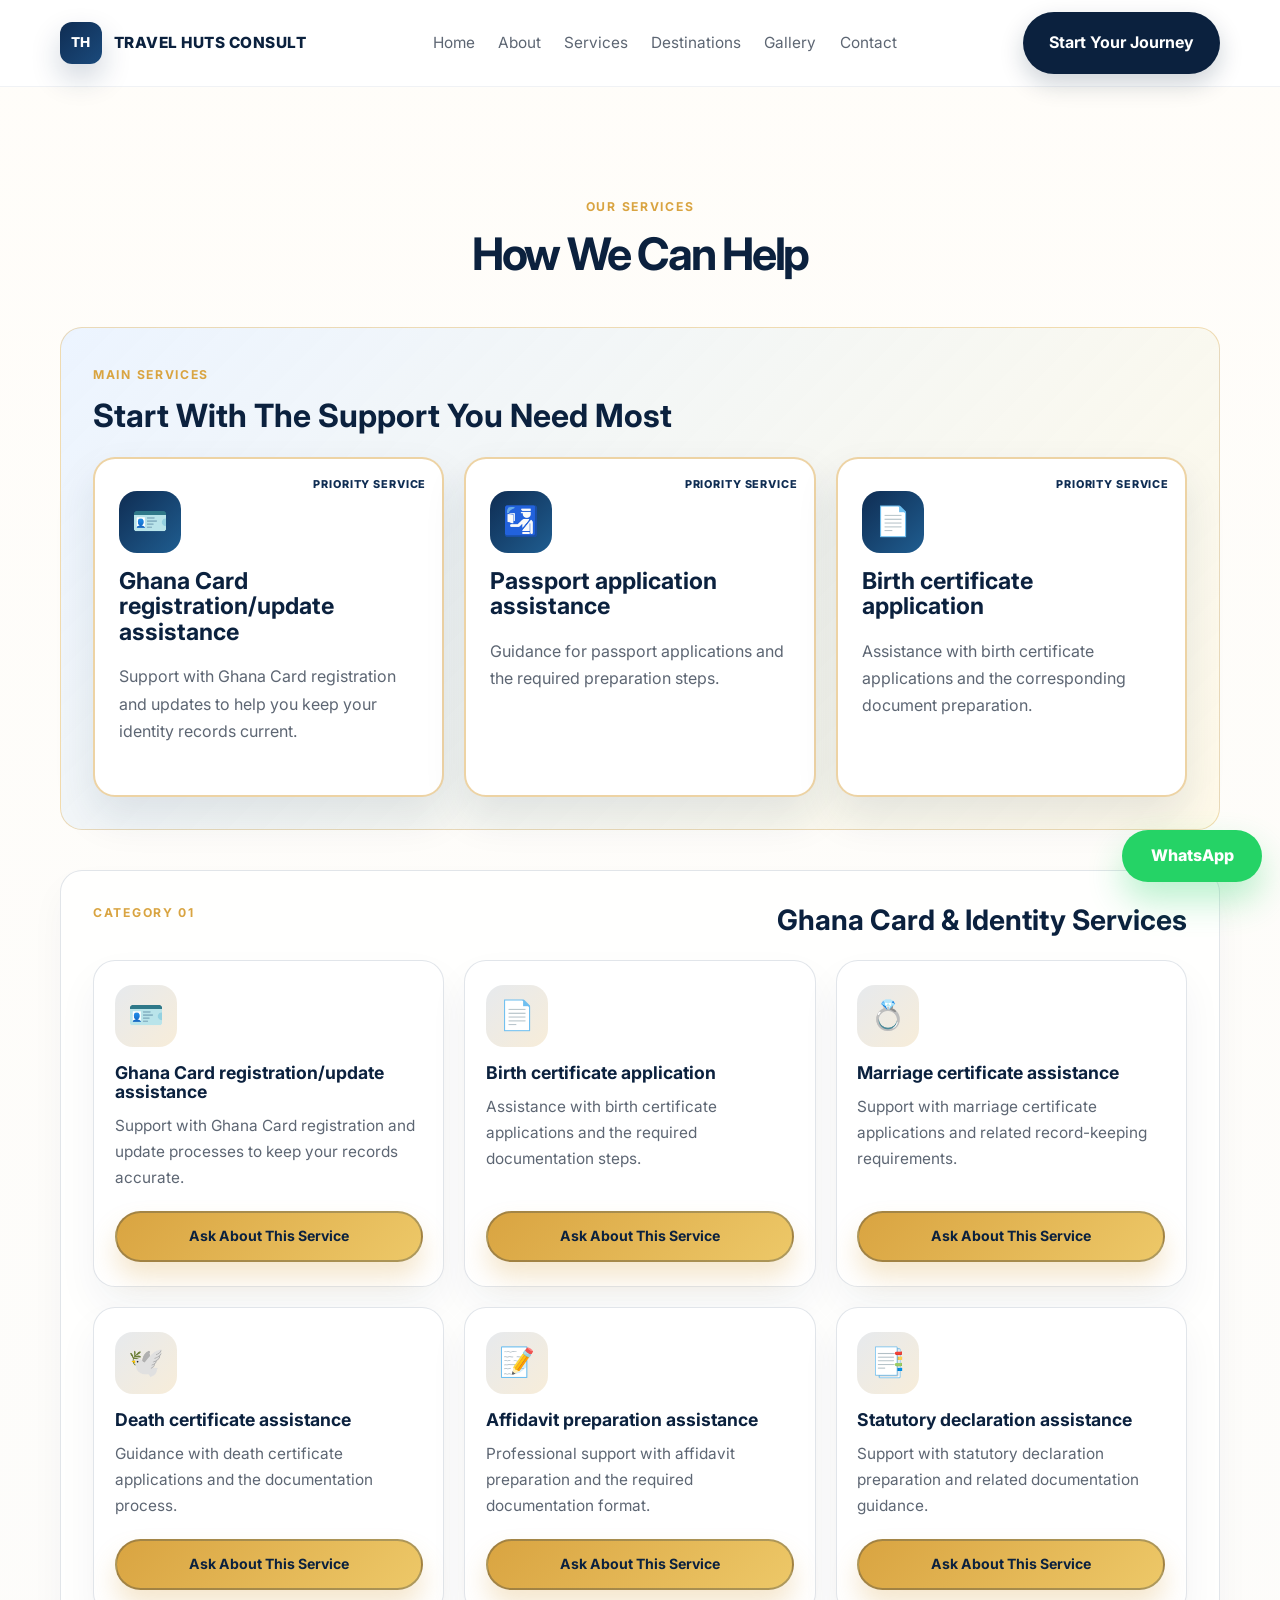
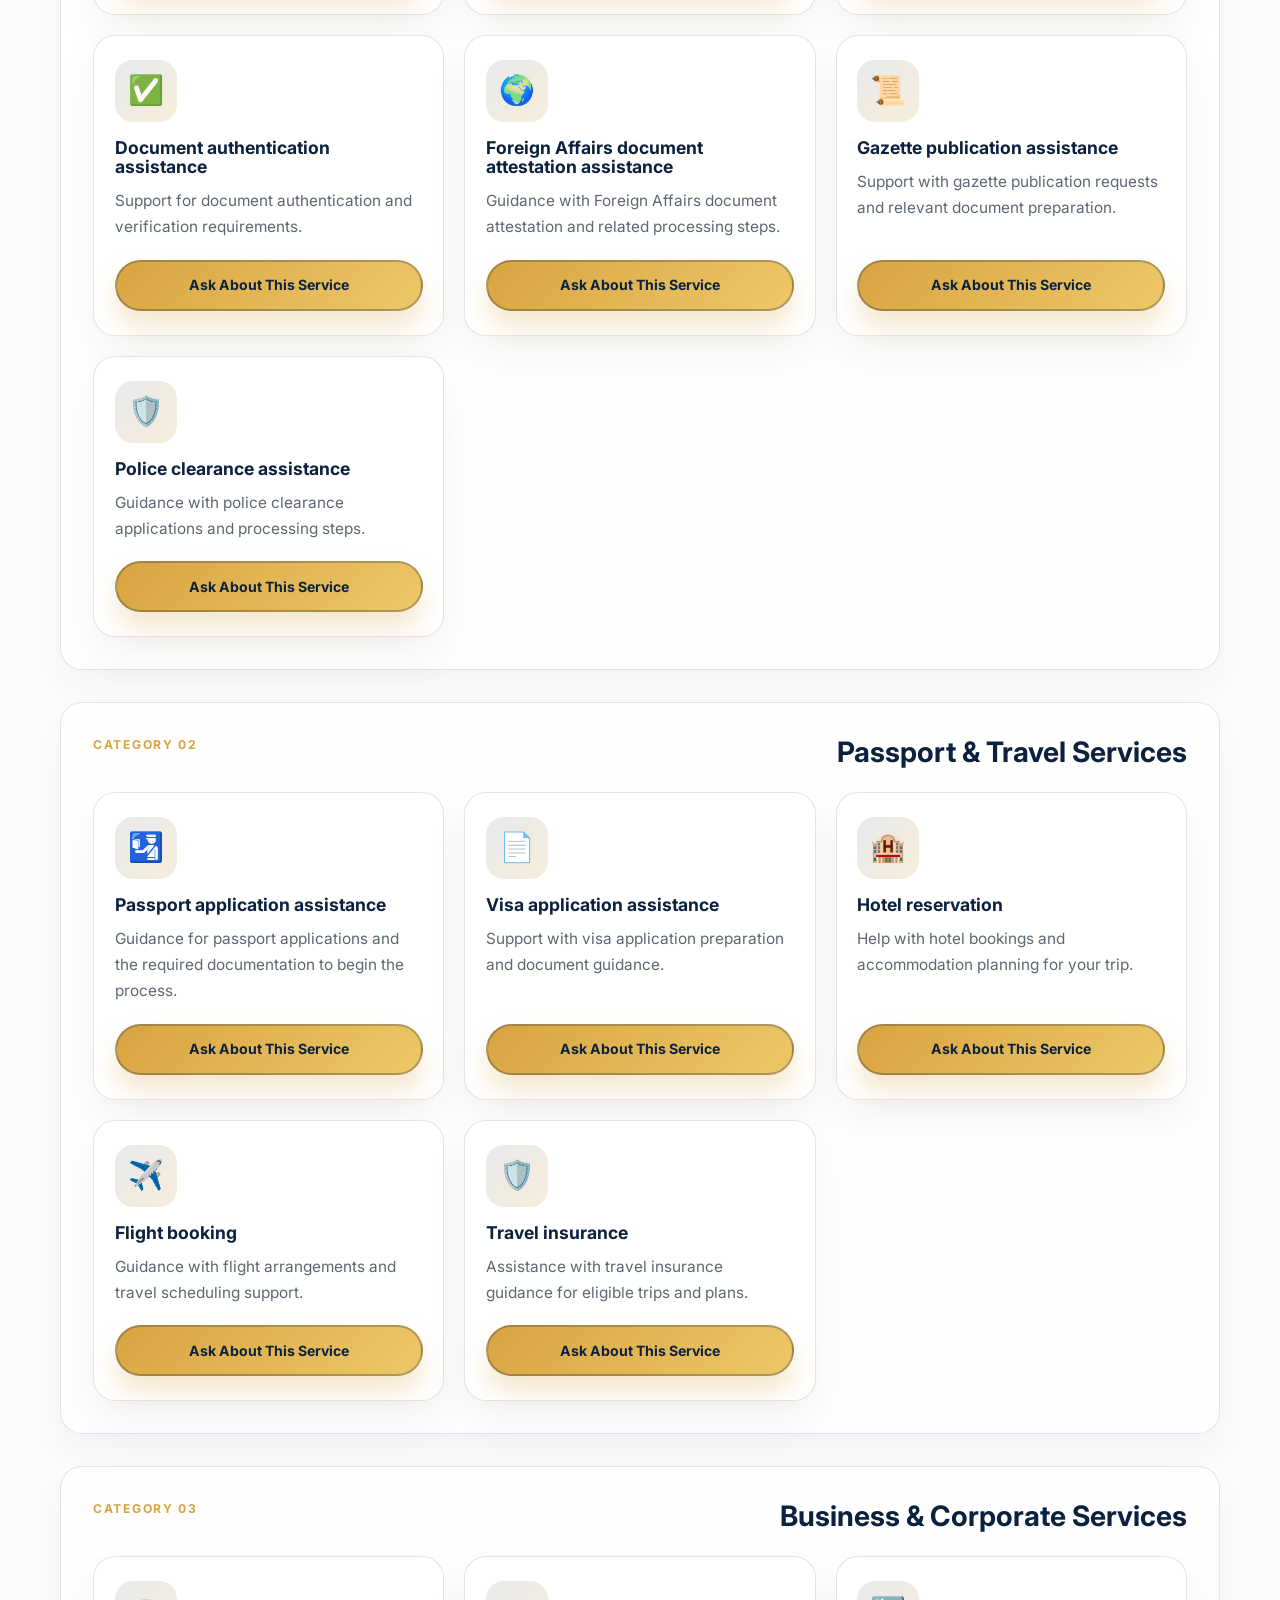
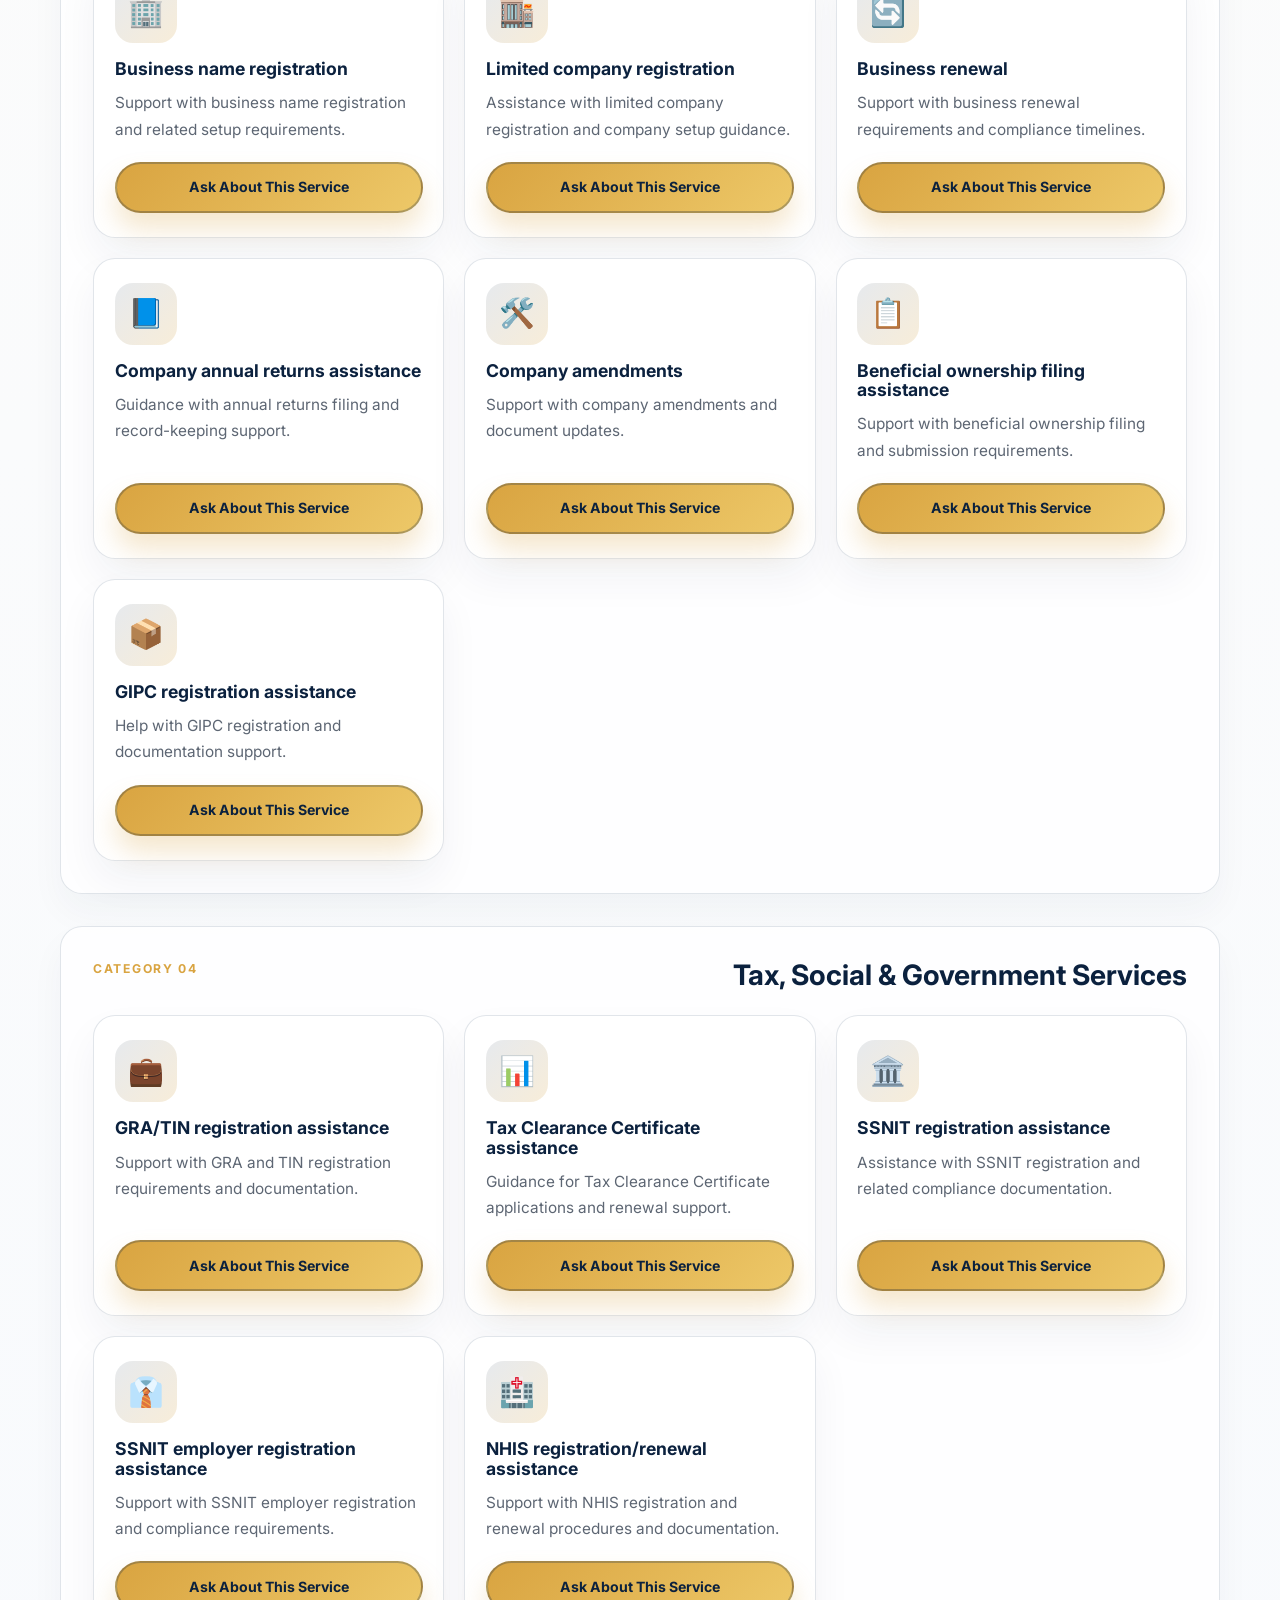
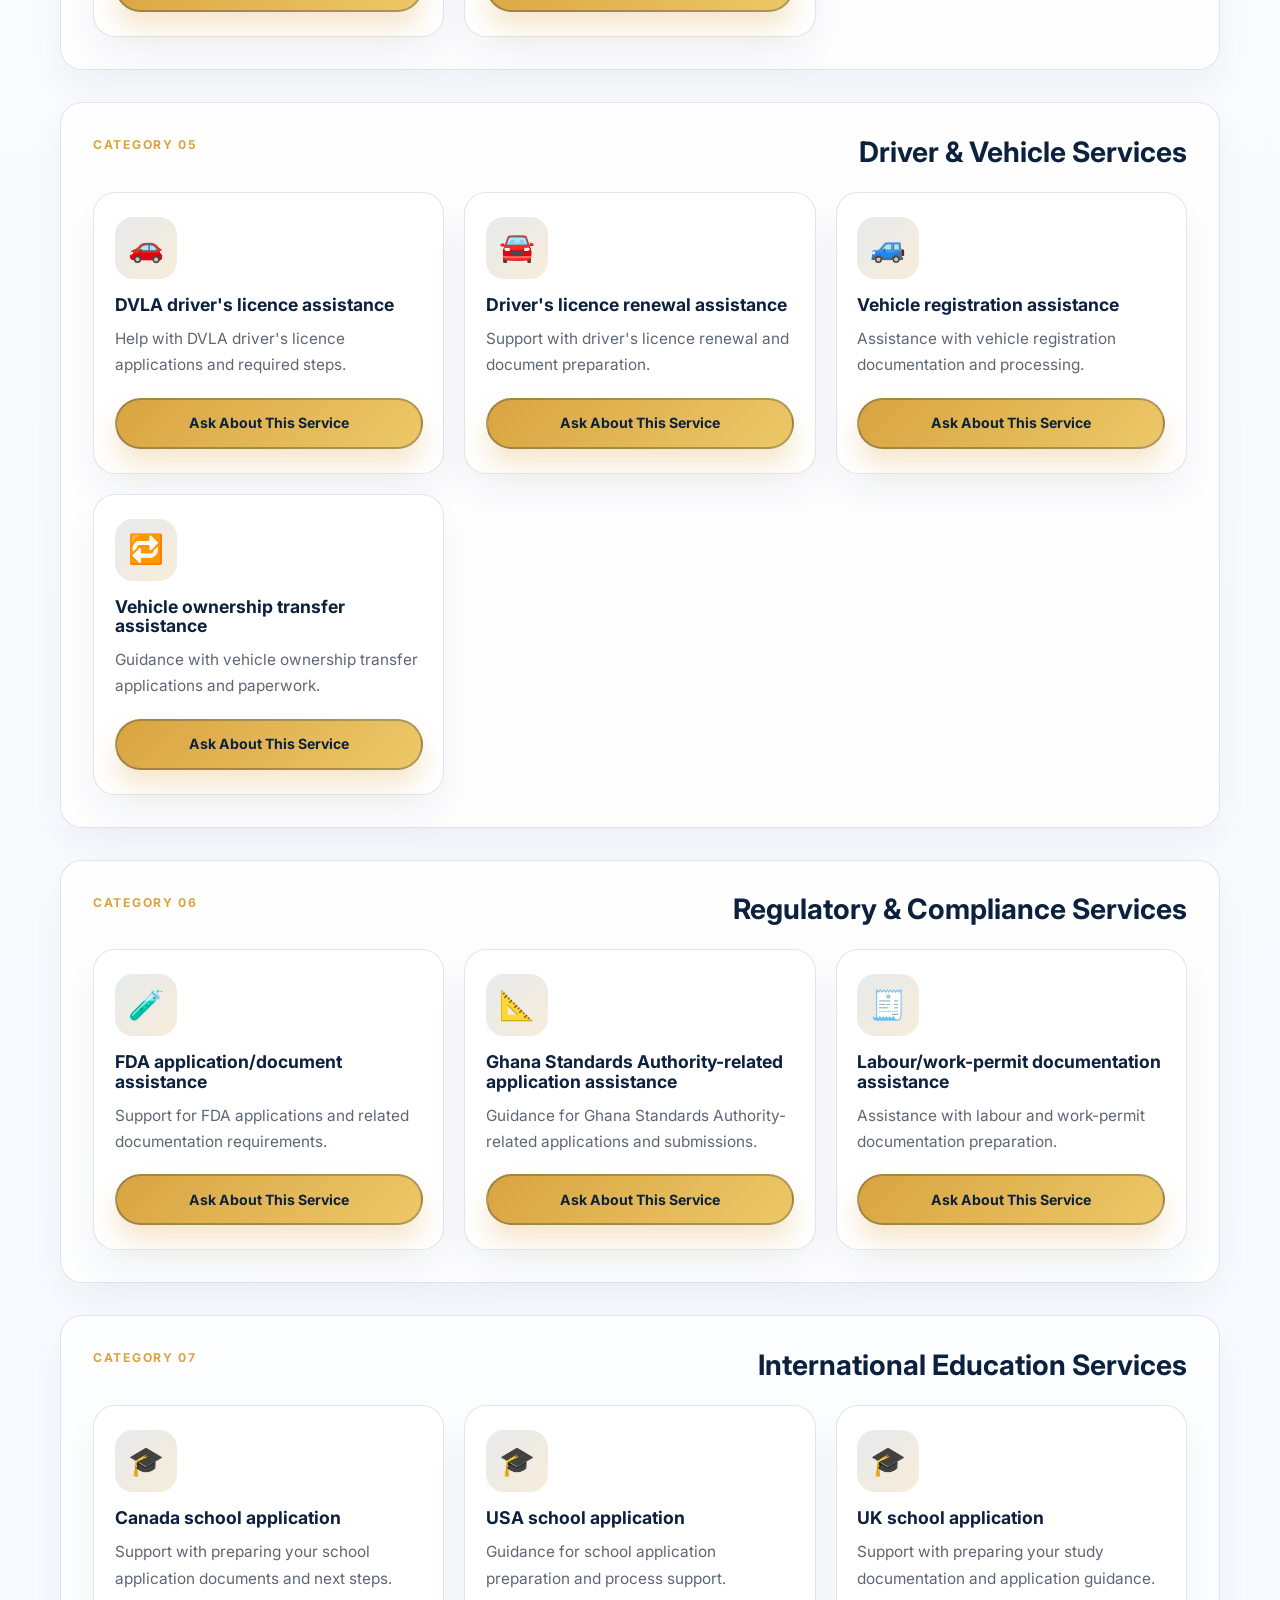
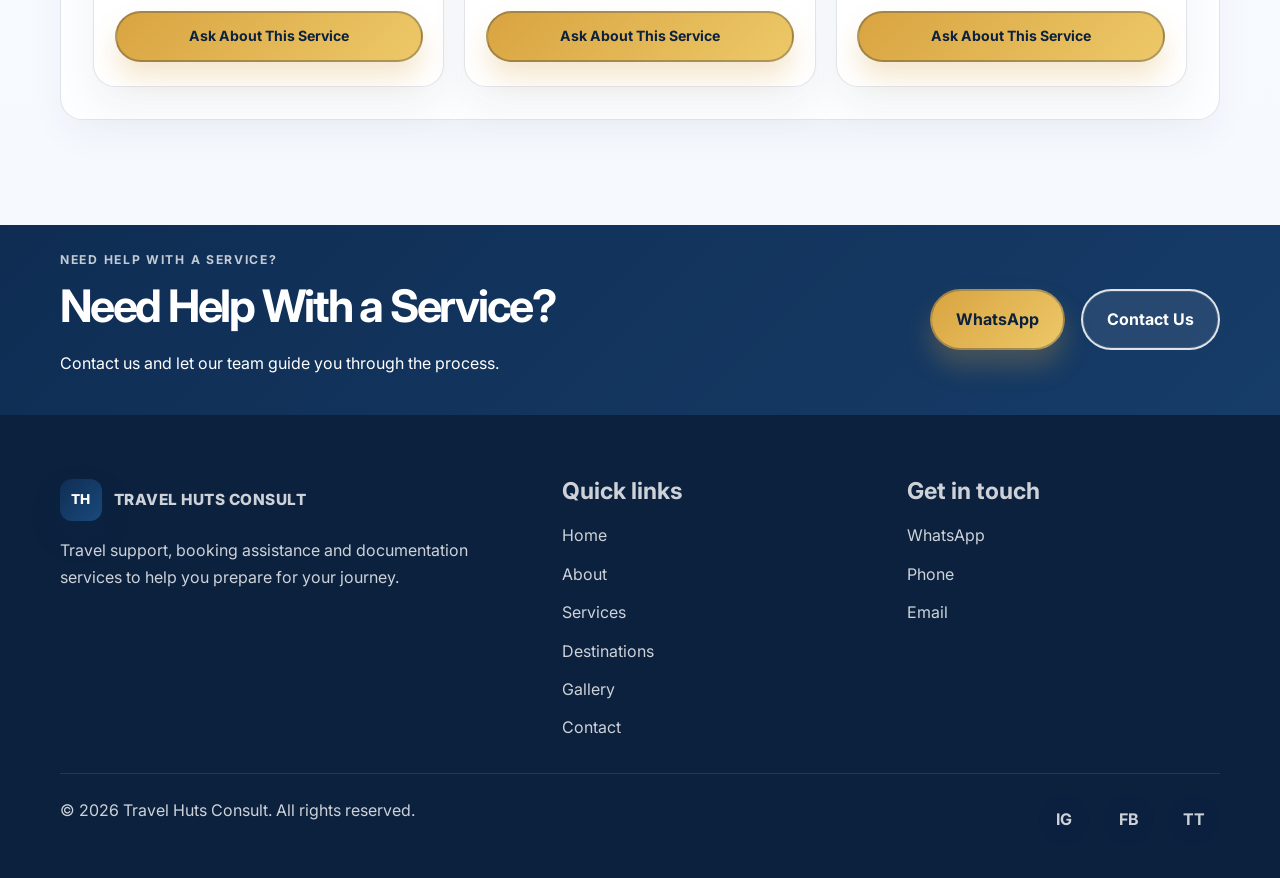
==== services.html @ e16401c2 "restucted the services" ====
<!DOCTYPE html>
<html lang="en">
  <head>
    <meta charset="UTF-8" />
    <meta name="viewport" content="width=device-width, initial-scale=1.0" />
    <meta
      name="description"
      content="Travel Huts Consult service categories including Ghana Card, passport, birth certificate, business registration, travel support and compliance assistance."
    />
    <title>Our Services | Travel Huts Consult</title>
    <link rel="preconnect" href="https://fonts.googleapis.com" />
    <link rel="preconnect" href="https://fonts.gstatic.com" crossorigin />
    <link
      href="https://fonts.googleapis.com/css2?family=Inter:wght@400;500;600;700;800;900&display=swap"
      rel="stylesheet"
    />
    <link rel="stylesheet" href="styles.css" />
    <script defer src="script.js"></script>
  </head>
  <body class="service-page">
    <header class="site-header">
      <div class="container nav-wrap">
        <a href="index.html" class="brand" aria-label="Travel Huts Consult home">
          <span class="brand-mark">TH</span>
          <span class="brand-text">TRAVEL HUTS CONSULT</span>
        </a>

        <nav class="main-nav" aria-label="Main navigation">
          <a href="index.html">Home</a>
          <a href="index.html#about">About</a>
          <a href="services.html">Services</a>
          <a href="index.html#destinations">Destinations</a>
          <a href="index.html#gallery">Gallery</a>
          <a href="index.html#contact">Contact</a>
        </nav>

        <a href="index.html#contact" class="btn btn-primary nav-cta">Start Your Journey</a>

        <button class="menu-toggle" aria-expanded="false" aria-label="Open menu">
          <span></span>
          <span></span>
          <span></span>
        </button>
      </div>
    </header>

    <main>
      <section class="services section" id="services-page">
        <div class="container">
          <div class="section-heading center">
            <p class="section-tag">Our services</p>
            <h2>How We Can Help</h2>
          </div>

          <div class="service-group main-services">
            <div class="service-group-heading">
              <p class="section-tag">Main services</p>
              <h3>Start With The Support You Need Most</h3>
            </div>

            <div class="services-grid">
              <article class="service-card main-service-card">
                <div class="icon-wrap">🪪</div>
                <h3>Ghana Card registration/update assistance</h3>
                <p>Support with Ghana Card registration and updates to help you keep your identity records current.</p>
              </article>

              <article class="service-card main-service-card">
                <div class="icon-wrap">🛂</div>
                <h3>Passport application assistance</h3>
                <p>Guidance for passport applications and the required preparation steps.</p>
              </article>

              <article class="service-card main-service-card">
                <div class="icon-wrap">📄</div>
                <h3>Birth certificate application</h3>
                <p>Assistance with birth certificate applications and the corresponding document preparation.</p>
              </article>
            </div>
          </div>

          <div class="service-category">
            <div class="service-category-header">
              <p class="section-tag">Category 01</p>
              <h3>Ghana Card &amp; Identity Services</h3>
            </div>

            <div class="service-category-grid">
              <article class="service-card service-item">
                <div class="icon-wrap">🪪</div>
                <h3>Ghana Card registration/update assistance</h3>
                <p>Support with Ghana Card registration and update processes to keep your records accurate.</p>
                <div class="service-actions"><a href="https://wa.me/233540924789?text=Hello%20Travel%20Huts%20Consult%2C%20I%20would%20like%20assistance%20with%20Ghana%20Card%20registration%20or%20update%20support." class="btn btn-primary small" target="_blank" rel="noreferrer">Ask About This Service</a></div>
              </article>

              <article class="service-card service-item">
                <div class="icon-wrap">📄</div>
                <h3>Birth certificate application</h3>
                <p>Assistance with birth certificate applications and the required documentation steps.</p>
                <div class="service-actions"><a href="https://wa.me/233540924789?text=Hello%20Travel%20Huts%20Consult%2C%20I%20need%20assistance%20with%20a%20birth%20certificate%20application." class="btn btn-primary small" target="_blank" rel="noreferrer">Ask About This Service</a></div>
              </article>

              <article class="service-card service-item">
                <div class="icon-wrap">💍</div>
                <h3>Marriage certificate assistance</h3>
                <p>Support with marriage certificate applications and related record-keeping requirements.</p>
                <div class="service-actions"><a href="https://wa.me/233540924789?text=Hello%20Travel%20Huts%20Consult%2C%20I%20need%20assistance%20with%20a%20marriage%20certificate%20application." class="btn btn-primary small" target="_blank" rel="noreferrer">Ask About This Service</a></div>
              </article>

              <article class="service-card service-item">
                <div class="icon-wrap">🕊️</div>
                <h3>Death certificate assistance</h3>
                <p>Guidance with death certificate applications and the documentation process.</p>
                <div class="service-actions"><a href="https://wa.me/233540924789?text=Hello%20Travel%20Huts%20Consult%2C%20I%20need%20assistance%20with%20a%20death%20certificate%20application." class="btn btn-primary small" target="_blank" rel="noreferrer">Ask About This Service</a></div>
              </article>

              <article class="service-card service-item">
                <div class="icon-wrap">📝</div>
                <h3>Affidavit preparation assistance</h3>
                <p>Professional support with affidavit preparation and the required documentation format.</p>
                <div class="service-actions"><a href="https://wa.me/233540924789?text=Hello%20Travel%20Huts%20Consult%2C%20I%20need%20assistance%20with%20affidavit%20preparation." class="btn btn-primary small" target="_blank" rel="noreferrer">Ask About This Service</a></div>
              </article>

              <article class="service-card service-item">
                <div class="icon-wrap">📑</div>
                <h3>Statutory declaration assistance</h3>
                <p>Support with statutory declaration preparation and related documentation guidance.</p>
                <div class="service-actions"><a href="https://wa.me/233540924789?text=Hello%20Travel%20Huts%20Consult%2C%20I%20need%20assistance%20with%20a%20statutory%20declaration." class="btn btn-primary small" target="_blank" rel="noreferrer">Ask About This Service</a></div>
              </article>

              <article class="service-card service-item">
                <div class="icon-wrap">✅</div>
                <h3>Document authentication assistance</h3>
                <p>Support for document authentication and verification requirements.</p>
                <div class="service-actions"><a href="https://wa.me/233540924789?text=Hello%20Travel%20Huts%20Consult%2C%20I%20need%20assistance%20with%20document%20authentication." class="btn btn-primary small" target="_blank" rel="noreferrer">Ask About This Service</a></div>
              </article>

              <article class="service-card service-item">
                <div class="icon-wrap">🌍</div>
                <h3>Foreign Affairs document attestation assistance</h3>
                <p>Guidance with Foreign Affairs document attestation and related processing steps.</p>
                <div class="service-actions"><a href="https://wa.me/233540924789?text=Hello%20Travel%20Huts%20Consult%2C%20I%20need%20assistance%20with%20Foreign%20Affairs%20document%20attestation." class="btn btn-primary small" target="_blank" rel="noreferrer">Ask About This Service</a></div>
              </article>

              <article class="service-card service-item">
                <div class="icon-wrap">📜</div>
                <h3>Gazette publication assistance</h3>
                <p>Support with gazette publication requests and relevant document preparation.</p>
                <div class="service-actions"><a href="https://wa.me/233540924789?text=Hello%20Travel%20Huts%20Consult%2C%20I%20need%20assistance%20with%20gazette%20publication." class="btn btn-primary small" target="_blank" rel="noreferrer">Ask About This Service</a></div>
              </article>

              <article class="service-card service-item">
                <div class="icon-wrap">🛡️</div>
                <h3>Police clearance assistance</h3>
                <p>Guidance with police clearance applications and processing steps.</p>
                <div class="service-actions"><a href="https://wa.me/233540924789?text=Hello%20Travel%20Huts%20Consult%2C%20I%20need%20assistance%20with%20a%20police%20clearance%20application." class="btn btn-primary small" target="_blank" rel="noreferrer">Ask About This Service</a></div>
              </article>
            </div>
          </div>

          <div class="service-category">
            <div class="service-category-header">
              <p class="section-tag">Category 02</p>
              <h3>Passport &amp; Travel Services</h3>
            </div>

            <div class="service-category-grid">
              <article class="service-card service-item">
                <div class="icon-wrap">🛂</div>
                <h3>Passport application assistance</h3>
                <p>Guidance for passport applications and the required documentation to begin the process.</p>
                <div class="service-actions"><a href="https://wa.me/233540924789?text=Hello%20Travel%20Huts%20Consult%2C%20I%20need%20assistance%20with%20passport%20application%20support." class="btn btn-primary small" target="_blank" rel="noreferrer">Ask About This Service</a></div>
              </article>

              <article class="service-card service-item">
                <div class="icon-wrap">📄</div>
                <h3>Visa application assistance</h3>
                <p>Support with visa application preparation and document guidance.</p>
                <div class="service-actions"><a href="https://wa.me/233540924789?text=Hello%20Travel%20Huts%20Consult%2C%20I%20need%20assistance%20with%20visa%20application%20support." class="btn btn-primary small" target="_blank" rel="noreferrer">Ask About This Service</a></div>
              </article>

              <article class="service-card service-item">
                <div class="icon-wrap">🏨</div>
                <h3>Hotel reservation</h3>
                <p>Help with hotel bookings and accommodation planning for your trip.</p>
                <div class="service-actions"><a href="https://wa.me/233540924789?text=Hello%20Travel%20Huts%20Consult%2C%20I%20need%20assistance%20with%20hotel%20reservation%20support." class="btn btn-primary small" target="_blank" rel="noreferrer">Ask About This Service</a></div>
              </article>

              <article class="service-card service-item">
                <div class="icon-wrap">✈️</div>
                <h3>Flight booking</h3>
                <p>Guidance with flight arrangements and travel scheduling support.</p>
                <div class="service-actions"><a href="https://wa.me/233540924789?text=Hello%20Travel%20Huts%20Consult%2C%20I%20need%20assistance%20with%20flight%20booking%20support." class="btn btn-primary small" target="_blank" rel="noreferrer">Ask About This Service</a></div>
              </article>

              <article class="service-card service-item">
                <div class="icon-wrap">🛡️</div>
                <h3>Travel insurance</h3>
                <p>Assistance with travel insurance guidance for eligible trips and plans.</p>
                <div class="service-actions"><a href="https://wa.me/233540924789?text=Hello%20Travel%20Huts%20Consult%2C%20I%20need%20assistance%20with%20travel%20insurance%20guidance." class="btn btn-primary small" target="_blank" rel="noreferrer">Ask About This Service</a></div>
              </article>
            </div>
          </div>

          <div class="service-category">
            <div class="service-category-header">
              <p class="section-tag">Category 03</p>
              <h3>Business &amp; Corporate Services</h3>
            </div>

            <div class="service-category-grid">
              <article class="service-card service-item">
                <div class="icon-wrap">🏢</div>
                <h3>Business name registration</h3>
                <p>Support with business name registration and related setup requirements.</p>
                <div class="service-actions"><a href="https://wa.me/233540924789?text=Hello%20Travel%20Huts%20Consult%2C%20I%20need%20assistance%20with%20business%20name%20registration." class="btn btn-primary small" target="_blank" rel="noreferrer">Ask About This Service</a></div>
              </article>

              <article class="service-card service-item">
                <div class="icon-wrap">🏬</div>
                <h3>Limited company registration</h3>
                <p>Assistance with limited company registration and company setup guidance.</p>
                <div class="service-actions"><a href="https://wa.me/233540924789?text=Hello%20Travel%20Huts%20Consult%2C%20I%20need%20assistance%20with%20limited%20company%20registration." class="btn btn-primary small" target="_blank" rel="noreferrer">Ask About This Service</a></div>
              </article>

              <article class="service-card service-item">
                <div class="icon-wrap">🔄</div>
                <h3>Business renewal</h3>
                <p>Support with business renewal requirements and compliance timelines.</p>
                <div class="service-actions"><a href="https://wa.me/233540924789?text=Hello%20Travel%20Huts%20Consult%2C%20I%20need%20assistance%20with%20business%20renewal." class="btn btn-primary small" target="_blank" rel="noreferrer">Ask About This Service</a></div>
              </article>

              <article class="service-card service-item">
                <div class="icon-wrap">📘</div>
                <h3>Company annual returns assistance</h3>
                <p>Guidance with annual returns filing and record-keeping support.</p>
                <div class="service-actions"><a href="https://wa.me/233540924789?text=Hello%20Travel%20Huts%20Consult%2C%20I%20need%20assistance%20with%20company%20annual%20returns." class="btn btn-primary small" target="_blank" rel="noreferrer">Ask About This Service</a></div>
              </article>

              <article class="service-card service-item">
                <div class="icon-wrap">🛠️</div>
                <h3>Company amendments</h3>
                <p>Support with company amendments and document updates.</p>
                <div class="service-actions"><a href="https://wa.me/233540924789?text=Hello%20Travel%20Huts%20Consult%2C%20I%20need%20assistance%20with%20company%20amendments." class="btn btn-primary small" target="_blank" rel="noreferrer">Ask About This Service</a></div>
              </article>

              <article class="service-card service-item">
                <div class="icon-wrap">📋</div>
                <h3>Beneficial ownership filing assistance</h3>
                <p>Support with beneficial ownership filing and submission requirements.</p>
                <div class="service-actions"><a href="https://wa.me/233540924789?text=Hello%20Travel%20Huts%20Consult%2C%20I%20need%20assistance%20with%20beneficial%20ownership%20filing." class="btn btn-primary small" target="_blank" rel="noreferrer">Ask About This Service</a></div>
              </article>

              <article class="service-card service-item">
                <div class="icon-wrap">📦</div>
                <h3>GIPC registration assistance</h3>
                <p>Help with GIPC registration and documentation support.</p>
                <div class="service-actions"><a href="https://wa.me/233540924789?text=Hello%20Travel%20Huts%20Consult%2C%20I%20need%20assistance%20with%20GIPC%20registration." class="btn btn-primary small" target="_blank" rel="noreferrer">Ask About This Service</a></div>
              </article>
            </div>
          </div>

          <div class="service-category">
            <div class="service-category-header">
              <p class="section-tag">Category 04</p>
              <h3>Tax, Social &amp; Government Services</h3>
            </div>

            <div class="service-category-grid">
              <article class="service-card service-item">
                <div class="icon-wrap">💼</div>
                <h3>GRA/TIN registration assistance</h3>
                <p>Support with GRA and TIN registration requirements and documentation.</p>
                <div class="service-actions"><a href="https://wa.me/233540924789?text=Hello%20Travel%20Huts%20Consult%2C%20I%20need%20assistance%20with%20GRA%20or%20TIN%20registration." class="btn btn-primary small" target="_blank" rel="noreferrer">Ask About This Service</a></div>
              </article>

              <article class="service-card service-item">
                <div class="icon-wrap">📊</div>
                <h3>Tax Clearance Certificate assistance</h3>
                <p>Guidance for Tax Clearance Certificate applications and renewal support.</p>
                <div class="service-actions"><a href="https://wa.me/233540924789?text=Hello%20Travel%20Huts%20Consult%2C%20I%20need%20assistance%20with%20a%20Tax%20Clearance%20Certificate." class="btn btn-primary small" target="_blank" rel="noreferrer">Ask About This Service</a></div>
              </article>

              <article class="service-card service-item">
                <div class="icon-wrap">🏛️</div>
                <h3>SSNIT registration assistance</h3>
                <p>Assistance with SSNIT registration and related compliance documentation.</p>
                <div class="service-actions"><a href="https://wa.me/233540924789?text=Hello%20Travel%20Huts%20Consult%2C%20I%20need%20assistance%20with%20SSNIT%20registration." class="btn btn-primary small" target="_blank" rel="noreferrer">Ask About This Service</a></div>
              </article>

              <article class="service-card service-item">
                <div class="icon-wrap">👔</div>
                <h3>SSNIT employer registration assistance</h3>
                <p>Support with SSNIT employer registration and compliance requirements.</p>
                <div class="service-actions"><a href="https://wa.me/233540924789?text=Hello%20Travel%20Huts%20Consult%2C%20I%20need%20assistance%20with%20SSNIT%20employer%20registration." class="btn btn-primary small" target="_blank" rel="noreferrer">Ask About This Service</a></div>
              </article>

              <article class="service-card service-item">
                <div class="icon-wrap">🏥</div>
                <h3>NHIS registration/renewal assistance</h3>
                <p>Support with NHIS registration and renewal procedures and documentation.</p>
                <div class="service-actions"><a href="https://wa.me/233540924789?text=Hello%20Travel%20Huts%20Consult%2C%20I%20need%20assistance%20with%20NHIS%20registration%20or%20renewal." class="btn btn-primary small" target="_blank" rel="noreferrer">Ask About This Service</a></div>
              </article>
            </div>
          </div>

          <div class="service-category">
            <div class="service-category-header">
              <p class="section-tag">Category 05</p>
              <h3>Driver &amp; Vehicle Services</h3>
            </div>

            <div class="service-category-grid">
              <article class="service-card service-item">
                <div class="icon-wrap">🚗</div>
                <h3>DVLA driver's licence assistance</h3>
                <p>Help with DVLA driver's licence applications and required steps.</p>
                <div class="service-actions"><a href="https://wa.me/233540924789?text=Hello%20Travel%20Huts%20Consult%2C%20I%20need%20assistance%20with%20a%20DVLA%20driver%27s%20licence%20application." class="btn btn-primary small" target="_blank" rel="noreferrer">Ask About This Service</a></div>
              </article>

              <article class="service-card service-item">
                <div class="icon-wrap">🚘</div>
                <h3>Driver's licence renewal assistance</h3>
                <p>Support with driver's licence renewal and document preparation.</p>
                <div class="service-actions"><a href="https://wa.me/233540924789?text=Hello%20Travel%20Huts%20Consult%2C%20I%20need%20assistance%20with%20driver%27s%20licence%20renewal." class="btn btn-primary small" target="_blank" rel="noreferrer">Ask About This Service</a></div>
              </article>

              <article class="service-card service-item">
                <div class="icon-wrap">🚙</div>
                <h3>Vehicle registration assistance</h3>
                <p>Assistance with vehicle registration documentation and processing.</p>
                <div class="service-actions"><a href="https://wa.me/233540924789?text=Hello%20Travel%20Huts%20Consult%2C%20I%20need%20assistance%20with%20vehicle%20registration." class="btn btn-primary small" target="_blank" rel="noreferrer">Ask About This Service</a></div>
              </article>

              <article class="service-card service-item">
                <div class="icon-wrap">🔁</div>
                <h3>Vehicle ownership transfer assistance</h3>
                <p>Guidance with vehicle ownership transfer applications and paperwork.</p>
                <div class="service-actions"><a href="https://wa.me/233540924789?text=Hello%20Travel%20Huts%20Consult%2C%20I%20need%20assistance%20with%20vehicle%20ownership%20transfer." class="btn btn-primary small" target="_blank" rel="noreferrer">Ask About This Service</a></div>
              </article>
            </div>
          </div>

          <div class="service-category">
            <div class="service-category-header">
              <p class="section-tag">Category 06</p>
              <h3>Regulatory &amp; Compliance Services</h3>
            </div>

            <div class="service-category-grid">
              <article class="service-card service-item">
                <div class="icon-wrap">🧪</div>
                <h3>FDA application/document assistance</h3>
                <p>Support for FDA applications and related documentation requirements.</p>
                <div class="service-actions"><a href="https://wa.me/233540924789?text=Hello%20Travel%20Huts%20Consult%2C%20I%20need%20assistance%20with%20FDA%20application%20or%20documentation." class="btn btn-primary small" target="_blank" rel="noreferrer">Ask About This Service</a></div>
              </article>

              <article class="service-card service-item">
                <div class="icon-wrap">📐</div>
                <h3>Ghana Standards Authority-related application assistance</h3>
                <p>Guidance for Ghana Standards Authority-related applications and submissions.</p>
                <div class="service-actions"><a href="https://wa.me/233540924789?text=Hello%20Travel%20Huts%20Consult%2C%20I%20need%20assistance%20with%20Ghana%20Standards%20Authority%20applications." class="btn btn-primary small" target="_blank" rel="noreferrer">Ask About This Service</a></div>
              </article>

              <article class="service-card service-item">
                <div class="icon-wrap">🧾</div>
                <h3>Labour/work-permit documentation assistance</h3>
                <p>Assistance with labour and work-permit documentation preparation.</p>
                <div class="service-actions"><a href="https://wa.me/233540924789?text=Hello%20Travel%20Huts%20Consult%2C%20I%20need%20assistance%20with%20labour%20or%20work-permit%20documentation." class="btn btn-primary small" target="_blank" rel="noreferrer">Ask About This Service</a></div>
              </article>
            </div>
          </div>

          <div class="service-category">
            <div class="service-category-header">
              <p class="section-tag">Category 07</p>
              <h3>International Education Services</h3>
            </div>

            <div class="service-category-grid">
              <article class="service-card service-item">
                <div class="icon-wrap">🎓</div>
                <h3>Canada school application</h3>
                <p>Support with preparing your school application documents and next steps.</p>
                <div class="service-actions"><a href="https://wa.me/233540924789?text=Hello%20Travel%20Huts%20Consult%2C%20I%20need%20assistance%20with%20a%20Canada%20school%20application." class="btn btn-primary small" target="_blank" rel="noreferrer">Ask About This Service</a></div>
              </article>

              <article class="service-card service-item">
                <div class="icon-wrap">🎓</div>
                <h3>USA school application</h3>
                <p>Guidance for school application preparation and process support.</p>
                <div class="service-actions"><a href="https://wa.me/233540924789?text=Hello%20Travel%20Huts%20Consult%2C%20I%20need%20assistance%20with%20a%20USA%20school%20application." class="btn btn-primary small" target="_blank" rel="noreferrer">Ask About This Service</a></div>
              </article>

              <article class="service-card service-item">
                <div class="icon-wrap">🎓</div>
                <h3>UK school application</h3>
                <p>Support with preparing your study documentation and application guidance.</p>
                <div class="service-actions"><a href="https://wa.me/233540924789?text=Hello%20Travel%20Huts%20Consult%2C%20I%20need%20assistance%20with%20a%20UK%20school%20application." class="btn btn-primary small" target="_blank" rel="noreferrer">Ask About This Service</a></div>
              </article>
            </div>
          </div>
        </div>
      </section>

      <section class="cta-strip">
        <div class="container cta-strip-inner">
          <div>
            <p class="section-tag light">Need help with a service?</p>
            <h2>Need Help With a Service?</h2>
            <p>Contact us and let our team guide you through the process.</p>
          </div>
          <div class="cta-buttons">
            <a href="https://wa.me/233540924789?text=Hello%20Travel%20Huts%20Consult%2C%20I%20need%20assistance%20with%20a%20service." class="btn btn-primary" target="_blank" rel="noreferrer">WhatsApp</a>
            <a href="index.html#contact" class="btn btn-secondary">Contact Us</a>
          </div>
        </div>
      </section>
    </main>

    <footer class="site-footer">
      <div class="container footer-grid">
        <div>
          <a href="index.html" class="brand footer-brand">
            <span class="brand-mark">TH</span>
            <span class="brand-text">TRAVEL HUTS CONSULT</span>
          </a>
          <p>Travel support, booking assistance and documentation services to help you prepare for your journey.</p>
        </div>

        <div>
          <h3>Quick links</h3>
          <ul>
            <li><a href="index.html">Home</a></li>
            <li><a href="index.html#about">About</a></li>
            <li><a href="services.html">Services</a></li>
            <li><a href="index.html#destinations">Destinations</a></li>
            <li><a href="index.html#gallery">Gallery</a></li>
            <li><a href="index.html#contact">Contact</a></li>
          </ul>
        </div>

        <div>
          <h3>Get in touch</h3>
          <ul>
            <li><a href="https://wa.me/233540924789" target="_blank" rel="noreferrer">WhatsApp</a></li>
            <li><a href="tel:+233540924789">Phone</a></li>
            <li><a href="mailto:hello@example.com">Email</a></li>
          </ul>
        </div>
      </div>

      <div class="container footer-bottom">
        <p>© 2026 Travel Huts Consult. All rights reserved.</p>
        <div class="social-links">
          <a href="#" aria-label="Instagram">IG</a>
          <a href="#" aria-label="Facebook">FB</a>
          <a href="#" aria-label="TikTok">TT</a>
        </div>
      </div>
    </footer>

    <a href="https://wa.me/233540924789?text=Hello%20Travel%20Huts%20Consult%2C%20I%20need%20help%20with%20my%20travel%20plans." class="floating-whatsapp" aria-label="Chat on WhatsApp" target="_blank" rel="noreferrer">WhatsApp</a>
  </body>
</html>
---- styles.css ----
:root {
  --primary: #0f2d53;
  --primary-deep: #0b213e;
  --primary-soft: #eaf3ff;
  --gold: #d9a441;
  --gold-soft: #f4d98a;
  --orange: #e78b3a;
  --accent: #f7f3eb;
  --white: #ffffff;
  --text: #1c2430;
  --muted: #5d6673;
  --border: rgba(15, 45, 83, 0.12);
  --shadow: 0 20px 45px rgba(10, 25, 44, 0.12);
  --radius: 22px;
  --container: min(1160px, calc(100% - 2rem));
}

* {
  box-sizing: border-box;
}

html {
  scroll-behavior: smooth;
}

body {
  margin: 0;
  font-family: "Inter", sans-serif;
  color: var(--text);
  background: #fffdf9;
  line-height: 1.7;
}

img {
  display: block;
  max-width: 100%;
}

a {
  text-decoration: none;
  color: inherit;
}

button,
input,
select,
textarea {
  font: inherit;
}

.container {
  width: var(--container);
  margin-inline: auto;
}

.section {
  padding: 105px 0;
}

.section-heading {
  margin-bottom: 42px;
}

.section-heading.center {
  text-align: center;
  max-width: 700px;
  margin-inline: auto;
  margin-bottom: 48px;
}

.section-tag {
  display: inline-block;
  margin: 0 0 12px;
  font-size: 0.76rem;
  text-transform: uppercase;
  letter-spacing: 0.14em;
  color: var(--gold);
  font-weight: 700;
}

.section-tag.light {
  color: rgba(255, 255, 255, 0.75);
}

h1,
h2,
h3,
h4 {
  line-height: 1.1;
  margin: 0 0 18px;
  color: var(--primary-deep);
}

h1 {
  font-size: clamp(2.7rem, 5.5vw, 5rem);
  letter-spacing: -0.06em;
}

h2 {
  font-size: clamp(2rem, 3.5vw, 3rem);
  letter-spacing: -0.05em;
}

h3 {
  font-size: 1.45rem;
}

p {
  margin: 0 0 18px;
  color: var(--muted);
}

.btn {
  display: inline-flex;
  align-items: center;
  justify-content: center;
  border-radius: 999px;
  border: 1px solid transparent;
  padding: 0.94rem 1.5rem;
  font-weight: 700;
  transition: transform 0.2s ease, box-shadow 0.2s ease, background 0.2s ease;
  cursor: pointer;
}

.btn:hover,
.btn:focus-visible {
  transform: translateY(-1px);
}

.btn-primary {
  background: linear-gradient(135deg, var(--gold) 0%, #edc868 100%);
  color: var(--primary-deep);
  border: 2px solid rgba(11, 33, 62, 0.28);
  box-shadow: 0 16px 26px rgba(217, 164, 65, 0.26);
}

.btn-secondary {
  background: rgba(255, 255, 255, 0.08);
  border: 2px solid rgba(255, 255, 255, 0.85);
  color: var(--white);
  box-shadow: inset 0 0 0 1px rgba(255, 255, 255, 0.12);
}

.btn.small {
  padding: 0.72rem 1.1rem;
  font-size: 0.88rem;
}

.site-header {
  position: sticky;
  top: 0;
  z-index: 50;
  background: rgba(255, 255, 255, 0.9);
  backdrop-filter: blur(14px);
  border-bottom: 1px solid rgba(15, 45, 83, 0.06);
}

.nav-wrap {
  display: flex;
  align-items: center;
  justify-content: space-between;
  min-height: 86px;
  gap: 1rem;
}

.brand {
  display: inline-flex;
  align-items: center;
  gap: 12px;
  font-weight: 800;
  color: var(--primary-deep);
  letter-spacing: 0.03em;
}

.brand-mark {
  display: inline-flex;
  align-items: center;
  justify-content: center;
  width: 42px;
  height: 42px;
  border-radius: 12px;
  background: linear-gradient(135deg, var(--primary) 0%, #1a4a7c 100%);
  color: var(--white);
  font-size: 0.85rem;
  box-shadow: 0 14px 30px rgba(15, 45, 83, 0.2);
}

.brand-text {
  font-size: 0.96rem;
}

.main-nav {
  display: flex;
  align-items: center;
  gap: 1.45rem;
  font-size: 0.96rem;
  color: var(--muted);
}

.main-nav a {
  position: relative;
  transition: color 0.2s ease;
}

.main-nav a::after {
  content: "";
  position: absolute;
  left: 0;
  bottom: -8px;
  width: 100%;
  height: 2px;
  background: var(--gold);
  transform: scaleX(0);
  transform-origin: center;
  transition: transform 0.2s ease;
}

.main-nav a:hover,
.main-nav a:focus-visible {
  color: var(--primary-deep);
}

.main-nav a:hover::after,
.main-nav a:focus-visible::after {
  transform: scaleX(1);
}

.nav-cta {
  background: var(--primary-deep);
  color: var(--white);
  box-shadow: 0 10px 25px rgba(11, 33, 62, 0.2);
}

.menu-toggle {
  display: none;
  width: 46px;
  height: 46px;
  border: 1px solid var(--border);
  border-radius: 12px;
  background: rgba(255, 255, 255, 0.8);
  padding: 0.7rem 0.65rem;
  cursor: pointer;
}

.menu-toggle span {
  display: block;
  width: 22px;
  height: 2px;
  background: var(--primary-deep);
  margin: 5px auto;
  transition: transform 0.2s ease;
}

.hero {
  position: relative;
  min-height: 760px;
  display: flex;
  align-items: center;
  background-image: url("assests/frank-huang-NT8soa0sHto-unsplash.jpg");
  background-size: cover;
  background-position: center;
  color: var(--white);
}

.hero-overlay {
  position: absolute;
  inset: 0;
  background: linear-gradient(90deg, rgba(8, 22, 39, 0.76), rgba(8, 22, 39, 0.35));
}

.hero-grid {
  position: relative;
  z-index: 1;
  display: grid;
  grid-template-columns: 1.25fr 0.75fr;
  gap: 2rem;
  align-items: end;
  padding: 120px 0 90px;
}

.eyebrow {
  margin-bottom: 20px;
  color: rgba(255, 255, 255, 0.9);
  text-transform: uppercase;
  letter-spacing: 0.12em;
  font-weight: 700;
  font-size: 0.7rem;
}

.hero-content h1,
.hero-content p,
.hero-content .trust-line {
  color: var(--white);
}

.hero-content .hero-text {
  max-width: 660px;
  font-size: 1.1rem;
  color: rgba(255, 255, 255, 0.85);
}

.hero-actions {
  display: flex;
  flex-wrap: wrap;
  gap: 1rem;
  margin-top: 2rem;
}

.trust-line {
  margin-top: 1.1rem;
  font-size: 0.9rem;
  color: rgba(255, 255, 255, 0.82);
}

.hero-card {
  display: flex;
  justify-content: flex-end;
}

.mini-card {
  background: rgba(11, 33, 62, 0.75);
  border: 1px solid rgba(255, 255, 255, 0.18);
  backdrop-filter: blur(10px);
  border-radius: var(--radius);
  padding: 1.65rem;
  width: min(100%, 340px);
  box-shadow: var(--shadow);
}

.mini-label {
  display: inline-block;
  margin-bottom: 0.8rem;
  color: var(--gold-soft);
  font-weight: 700;
  font-size: 0.76rem;
  text-transform: uppercase;
  letter-spacing: 0.1em;
}

.mini-card strong,
.mini-card p,
.inline-link {
  color: var(--white);
}

.inline-link {
  display: inline-block;
  margin-top: 0.5rem;
  font-weight: 700;
  color: var(--gold-soft);
}

.about-grid,
.inquiry-grid,
.location-grid {
  display: grid;
  grid-template-columns: repeat(2, minmax(0, 1fr));
  gap: 3rem;
  align-items: center;
}

.about-image-wrap {
  position: relative;
}

.about-image-wrap img {
  min-height: 560px;
  width: 100%;
  object-fit: cover;
  border-radius: var(--radius);
  box-shadow: var(--shadow);
}

.about-points {
  display: grid;
  grid-template-columns: repeat(2, minmax(0, 1fr));
  gap: 1rem;
  margin-top: 1.5rem;
}

.about-points div {
  padding: 1.1rem;
  border: 1px solid var(--border);
  border-radius: 16px;
  background: rgba(234, 243, 255, 0.48);
}

.about-points strong,
.about-points span {
  display: block;
}

.about-points strong {
  margin-bottom: 0.35rem;
  color: var(--primary-deep);
}

.services-grid,
.reasons-grid,
.process-grid,
.testimonial-grid,
.package-grid {
  display: grid;
  grid-template-columns: repeat(3, minmax(0, 1fr));
  gap: 1.5rem;
}

.service-group + .service-group {
  margin-top: 4.5rem;
}

.view-all-services {
  text-align: center;
  margin-top: 2rem;
}

.service-group-heading {
  margin-bottom: 1.5rem;
}

.service-group-heading h3 {
  margin-bottom: 0;
  font-size: clamp(1.5rem, 2.5vw, 2rem);
}

.main-services {
  padding: 2rem;
  border: 1px solid rgba(217, 164, 65, 0.35);
  border-radius: var(--radius);
  background: linear-gradient(135deg, rgba(234, 243, 255, 0.9), rgba(255, 248, 226, 0.72));
}

.main-services .services-grid {
  gap: 1.25rem;
}

.service-card,
.reason-card,
.package-card,
.testimonial-card,
.process-card {
  background: var(--white);
  border: 1px solid var(--border);
  border-radius: var(--radius);
  box-shadow: 0 20px 40px rgba(15, 45, 83, 0.05);
}

.service-card {
  padding: 2rem 1.5rem;
  transition: transform 0.2s ease, box-shadow 0.2s ease;
}

.main-service-card {
  position: relative;
  border: 2px solid rgba(217, 164, 65, 0.48);
  box-shadow: 0 20px 42px rgba(15, 45, 83, 0.1);
}

.main-service-card::before {
  content: "Priority service";
  position: absolute;
  top: 1rem;
  right: 1rem;
  color: var(--primary);
  font-size: 0.68rem;
  font-weight: 800;
  letter-spacing: 0.08em;
  text-transform: uppercase;
}

.main-service-card h3 {
  max-width: 15rem;
}

.main-service-card .icon-wrap {
  background: linear-gradient(135deg, var(--primary), #1f5d90);
  color: var(--white);
}

.service-card:hover,
.reason-card:hover,
.package-card:hover {
  transform: translateY(-4px);
  box-shadow: 0 22px 50px rgba(15, 45, 83, 0.08);
}

.service-page {
  background: linear-gradient(180deg, #fffdf9 0%, #f5f9ff 100%);
}

.service-page .service-group {
  margin-top: 0;
}

.service-page .service-group + .service-group {
  margin-top: 3rem;
}

.service-page .main-services {
  margin-bottom: 2.5rem;
}

.service-category {
  margin-top: 2rem;
  padding: 2rem;
  border-radius: var(--radius);
  border: 1px solid var(--border);
  background: rgba(255, 255, 255, 0.8);
  box-shadow: 0 18px 35px rgba(15, 45, 83, 0.04);
}

.service-category-header {
  display: flex;
  align-items: flex-end;
  justify-content: space-between;
  gap: 1rem;
  margin-bottom: 1.5rem;
}

.service-category-header h3 {
  margin: 0;
  font-size: clamp(1.4rem, 2.2vw, 1.9rem);
}

.service-category-grid {
  display: grid;
  grid-template-columns: repeat(3, minmax(0, 1fr));
  gap: 1.25rem;
}

.service-item {
  display: flex;
  flex-direction: column;
  min-height: 100%;
  padding: 1.5rem 1.3rem;
}

.service-item h3 {
  font-size: 1.1rem;
  margin-bottom: 0.75rem;
}

.service-item p {
  margin-bottom: 1.2rem;
  font-size: 0.96rem;
}

.service-item .service-actions {
  margin-top: auto;
}

.service-item .service-actions .btn {
  width: 100%;
}

.icon-wrap {
  display: inline-flex;
  align-items: center;
  justify-content: center;
  width: 62px;
  height: 62px;
  border-radius: 18px;
  background: linear-gradient(135deg, rgba(15, 45, 83, 0.1), rgba(217, 164, 65, 0.2));
  font-size: 1.8rem;
  margin-bottom: 1rem;
}

.destinations {
  background: linear-gradient(180deg, rgba(233, 242, 255, 0.5), rgba(255, 255, 255, 0));
}

.destination-grid {
  display: grid;
  grid-template-columns: 1.3fr 1fr 1fr;
  gap: 1.25rem;
}

.destination-card {
  position: relative;
  overflow: hidden;
  min-height: 280px;
  border-radius: var(--radius);
  box-shadow: var(--shadow);
}

.destination-card.large {
  grid-row: span 2;
  min-height: 580px;
}

.destination-card img {
  width: 100%;
  height: 100%;
  object-fit: cover;
  filter: brightness(0.8);
}

.destination-copy {
  position: absolute;
  left: 1.2rem;
  right: 1.2rem;
  bottom: 1.2rem;
  background: rgba(11, 33, 62, 0.62);
  color: var(--white);
  padding: 1rem 1.1rem;
  border-radius: 16px;
  backdrop-filter: blur(8px);
}

.destination-copy h3,
.destination-copy p {
  color: var(--white);
}

.more-destination-box {
  margin-top: 2rem;
  padding: 1.3rem 1.6rem;
  border: 1px solid var(--border);
  border-radius: 18px;
  background: rgba(255, 255, 255, 0.72);
  display: flex;
  justify-content: space-between;
  align-items: center;
  gap: 1rem;
}

.more-destination-box p {
  margin: 0;
  color: var(--primary-deep);
  font-weight: 800;
}

.more-destination-box span {
  color: var(--muted);
}

.package-card {
  display: flex;
  flex-direction: column;
  min-height: 100%;
  overflow: hidden;
  padding: 0 1.35rem 1.6rem;
  background: linear-gradient(180deg, #ffffff 0%, #fbfcfe 100%);
  transition: transform 0.25s ease, box-shadow 0.25s ease;
}

.package-image-wrap {
  position: relative;
  height: 235px;
  margin: 0 -1.35rem 1.4rem;
  overflow: hidden;
}

.package-image-wrap img {
  width: 100%;
  height: 100%;
  object-fit: cover;
  transition: transform 0.45s ease;
}

.package-card:hover .package-image-wrap img {
  transform: scale(1.04);
}

.package-header {
  margin-bottom: 1rem;
}

.package-badge {
  display: inline-block;
  margin-bottom: 0.7rem;
  padding: 0.38rem 0.8rem;
  background: rgba(217, 164, 65, 0.12);
  color: var(--primary-deep);
  border-radius: 999px;
  font-size: 0.72rem;
  font-weight: 700;
  letter-spacing: 0.08em;
  text-transform: uppercase;
}

.package-image-wrap .package-badge {
  position: absolute;
  left: 1rem;
  bottom: 1rem;
  margin: 0;
  background: rgba(11, 33, 62, 0.78);
  color: var(--white);
  backdrop-filter: blur(8px);
}

.package-location,
.package-duration {
  margin-bottom: 0.55rem;
  color: var(--gold);
  font-size: 0.78rem;
  font-weight: 800;
  letter-spacing: 0.06em;
  text-transform: uppercase;
}

.package-duration {
  color: var(--muted);
  letter-spacing: 0.02em;
  text-transform: none;
}

.package-card h3 {
  margin-bottom: 0.55rem;
}

.package-card ul {
  margin: 0 0 1.3rem;
  padding-left: 1.1rem;
  color: var(--muted);
}

.package-card li + li {
  margin-top: 0.35rem;
}

.package-actions {
  margin-top: auto;
  display: flex;
  flex-wrap: wrap;
  gap: 0.8rem;
}

.package-disclaimer {
  max-width: 780px;
  margin: 2rem auto 0;
  color: var(--muted);
  font-size: 0.82rem;
  text-align: center;
}

.package-modal {
  position: fixed;
  inset: 0;
  display: none;
  z-index: 150;
}

.package-modal.is-open {
  display: block;
}

.package-modal-backdrop {
  position: absolute;
  inset: 0;
  background: rgba(9, 18, 28, 0.7);
}

.package-modal-content {
  position: relative;
  z-index: 1;
  width: min(900px, calc(100% - 1.5rem));
  max-height: 88vh;
  overflow: auto;
  margin: 6vh auto;
  background: var(--white);
  border-radius: 26px;
  box-shadow: var(--shadow);
}

.modal-body {
  padding: 2rem;
}

.modal-header-row {
  display: flex;
  justify-content: space-between;
  gap: 1rem;
  align-items: center;
  margin-bottom: 1.5rem;
}

.price-pill {
  background: rgba(217, 164, 65, 0.15);
  color: var(--primary-deep);
  padding: 0.6rem 0.9rem;
  border-radius: 999px;
  font-size: 0.85rem;
  font-weight: 700;
}

.modal-meta {
  display: grid;
  grid-template-columns: repeat(2, minmax(0, 1fr));
  gap: 1rem 1.5rem;
  padding: 1.2rem 0 1.7rem;
  border-top: 1px solid var(--border);
  border-bottom: 1px solid var(--border);
  margin-bottom: 1.5rem;
}

.modal-meta div {
  display: grid;
  gap: 0.35rem;
}

.modal-meta strong {
  color: var(--primary-deep);
}

.modal-details-grid {
  display: grid;
  grid-template-columns: repeat(2, minmax(0, 1fr));
  gap: 2rem;
}

.modal-details-grid ul {
  margin: 0;
  padding-left: 1.1rem;
  color: var(--muted);
}

#packageOverview {
  margin: 0;
}

.modal-actions {
  margin-top: 2rem;
}

.modal-close {
  position: absolute;
  top: 1rem;
  right: 1rem;
  border: 0;
  background: rgba(15, 45, 83, 0.06);
  color: var(--primary-deep);
  width: 42px;
  height: 42px;
  border-radius: 50%;
  font-size: 1.6rem;
  cursor: pointer;
}

.cta-strip {
  background: linear-gradient(135deg, #0f2d53 0%, #163c68 100%);
  color: var(--white);
  padding: 1.25rem 0;
}

.cta-strip-inner {
  display: flex;
  align-items: center;
  justify-content: space-between;
  gap: 2rem;
}

.cta-strip h2,
.cta-strip p {
  color: var(--white);
}

.cta-buttons {
  display: flex;
  flex-wrap: wrap;
  gap: 1rem;
}

.inquiry {
  background: linear-gradient(180deg, #fffdf9, #f4f7fb);
}

.inquiry-form {
  background: var(--white);
  border: 1px solid var(--border);
  border-radius: var(--radius);
  padding: 2rem;
  box-shadow: var(--shadow);
}

.form-row {
  display: grid;
  gap: 1rem;
  margin-bottom: 1rem;
}

.two-col {
  grid-template-columns: repeat(2, minmax(0, 1fr));
}

label {
  display: grid;
  gap: 0.5rem;
  color: var(--primary-deep);
  font-weight: 600;
}

input,
select,
textarea {
  width: 100%;
  border: 1px solid rgba(15, 45, 83, 0.14);
  background: #fbfcff;
  border-radius: 14px;
  padding: 0.88rem 1rem;
  color: var(--text);
}

input:focus,
select:focus,
textarea:focus {
  outline: 2px solid rgba(217, 164, 65, 0.45);
  border-color: rgba(217, 164, 65, 0.6);
}

.empty-field {
  min-height: 1px;
}

.submit-btn {
  margin-top: 1rem;
}

.form-success {
  margin-top: 1rem;
  font-weight: 600;
  color: #036b4d;
}

.reason-card,
.process-card {
  padding: 1.7rem 1.35rem;
}

.process-card span {
  display: inline-flex;
  align-items: center;
  justify-content: center;
  width: 52px;
  height: 52px;
  border-radius: 14px;
  background: rgba(217, 164, 65, 0.15);
  color: var(--primary-deep);
  font-weight: 800;
  margin-bottom: 1rem;
}

.testimonial-card {
  padding: 1.75rem;
  font-size: 1.05rem;
  line-height: 1.8;
  color: var(--text);
  position: relative;
}

.testimonial-card footer {
  margin-top: 1rem;
  color: var(--primary-deep);
  font-weight: 700;
}

.gallery-grid {
  columns: 4 230px;
  column-gap: 1rem;
}

.gallery-grid img {
  width: 100%;
  margin: 0 0 1rem;
  border-radius: 20px;
  break-inside: avoid;
  box-shadow: 0 16px 30px rgba(15, 45, 83, 0.08);
}

.map-box {
  border-radius: var(--radius);
  overflow: hidden;
  box-shadow: var(--shadow);
  min-height: 480px;
}

.map-box iframe {
  width: 100%;
  min-height: 480px;
  border: 0;
}

.contact-box {
  background: var(--white);
  border: 1px solid var(--border);
  border-radius: var(--radius);
  padding: 2rem;
  box-shadow: var(--shadow);
}

.contact-items {
  list-style: none;
  padding: 0;
  margin: 1.25rem 0 1.5rem;
  display: grid;
  gap: 0.9rem;
  color: var(--muted);
}

.contact-items strong {
  color: var(--primary-deep);
}

.contact-actions {
  display: flex;
  flex-wrap: wrap;
  gap: 0.8rem;
  margin-bottom: 1.5rem;
}

.social-links {
  display: flex;
  flex-wrap: wrap;
  gap: 0.8rem;
  color: var(--primary-deep);
  font-weight: 700;
}

.social-links a {
  display: inline-flex;
  align-items: center;
  justify-content: center;
  min-width: 52px;
  height: 52px;
  border-radius: 50%;
  border: 1px solid var(--border);
  background: rgba(15, 45, 83, 0.03);
}

.final-cta {
  position: relative;
  background: #ddeaf8;
}

.final-cta-image {
  min-height: 520px;
  background-image: url("assests/images (3).jpg");
  background-size: cover;
  background-position: center;
  filter: brightness(0.8);
}

.final-cta-content {
  position: relative;
  margin-top: -250px;
  padding: 3rem 2rem 4rem;
  text-align: center;
  background: rgba(255, 255, 255, 0.9);
  border: 1px solid rgba(15, 45, 83, 0.06);
  backdrop-filter: blur(8px);
  border-radius: 28px;
  box-shadow: var(--shadow);
}

.site-footer {
  background: var(--primary-deep);
  color: rgba(255, 255, 255, 0.8);
  padding-top: 4rem;
}

.footer-grid {
  display: grid;
  grid-template-columns: 1.5fr 1fr 1fr;
  gap: 2rem;
  padding-bottom: 2rem;
}

.site-footer h3,
.site-footer p,
.site-footer a,
.site-footer li {
  color: rgba(255, 255, 255, 0.8);
}

.site-footer ul {
  list-style: none;
  padding: 0;
  margin: 0;
  display: grid;
  gap: 0.7rem;
}

.footer-brand {
  margin-bottom: 1rem;
}

.footer-bottom {
  border-top: 1px solid rgba(255, 255, 255, 0.1);
  padding: 1.2rem 0 2rem;
  display: flex;
  align-items: center;
  justify-content: space-between;
  gap: 1rem;
}

.floating-whatsapp {
  position: fixed;
  right: 18px;
  bottom: 18px;
  z-index: 120;
  display: inline-flex;
  align-items: center;
  justify-content: center;
  min-width: 140px;
  height: 52px;
  padding: 0 1rem;
  border-radius: 999px;
  background: #25d366;
  color: var(--white);
  text-decoration: none;
  font-weight: 800;
  box-shadow: 0 18px 35px rgba(37, 211, 102, 0.32);
}

@media (max-width: 980px) {
  .main-nav {
    position: absolute;
    left: 1rem;
    right: 1rem;
    top: 88px;
    display: none;
    flex-direction: column;
    align-items: flex-start;
    background: rgba(255, 255, 255, 0.98);
    padding: 1.2rem;
    border-radius: 18px;
    box-shadow: var(--shadow);
    border: 1px solid var(--border);
  }

  .main-nav.is-open {
    display: flex;
  }

  .menu-toggle {
    display: inline-block;
  }

  .nav-cta {
    display: none;
  }

  .hero-grid,
  .about-grid,
  .inquiry-grid,
  .location-grid,
  .footer-grid {
    grid-template-columns: 1fr;
  }

  .services-grid,
  .reasons-grid,
  .process-grid,
  .testimonial-grid,
  .package-grid {
    grid-template-columns: repeat(2, minmax(0, 1fr));
  }

  .destination-grid {
    grid-template-columns: 1fr 1fr;
  }

  .destination-card.large {
    grid-column: span 2;
  }

  .cta-strip-inner {
    flex-direction: column;
    align-items: flex-start;
  }
}

@media (max-width: 640px) {
  .section {
    padding: 80px 0;
  }

  .hero {
    min-height: 640px;
  }

  .hero-grid {
    padding-top: 90px;
  }

  .hero-actions,
  .cta-buttons,
  .contact-actions,
  .package-actions,
  .form-row.two-col,
  .about-points,
  .services-grid,
  .reasons-grid,
  .process-grid,
  .testimonial-grid,
  .package-grid,
  .modal-details-grid,
  .modal-meta {
    grid-template-columns: 1fr;
  }

  .hero-actions,
  .cta-buttons,
  .contact-actions,
  .package-actions {
    display: flex;
    flex-direction: column;
    align-items: stretch;
  }

  .btn,
  .cta-buttons .btn,
  .contact-actions .btn {
    width: 100%;
  }

  .brand-text {
    font-size: 0.72rem;
  }

  .destination-grid {
    grid-template-columns: 1fr;
  }

  .destination-card.large {
    grid-column: auto;
    min-height: 400px;
  }

  .more-destination-box {
    flex-direction: column;
    align-items: flex-start;
  }

  .footer-bottom {
    flex-direction: column;
    align-items: flex-start;
  }

  .floating-whatsapp {
    right: 12px;
    bottom: 12px;
    min-width: 120px;
  }
}
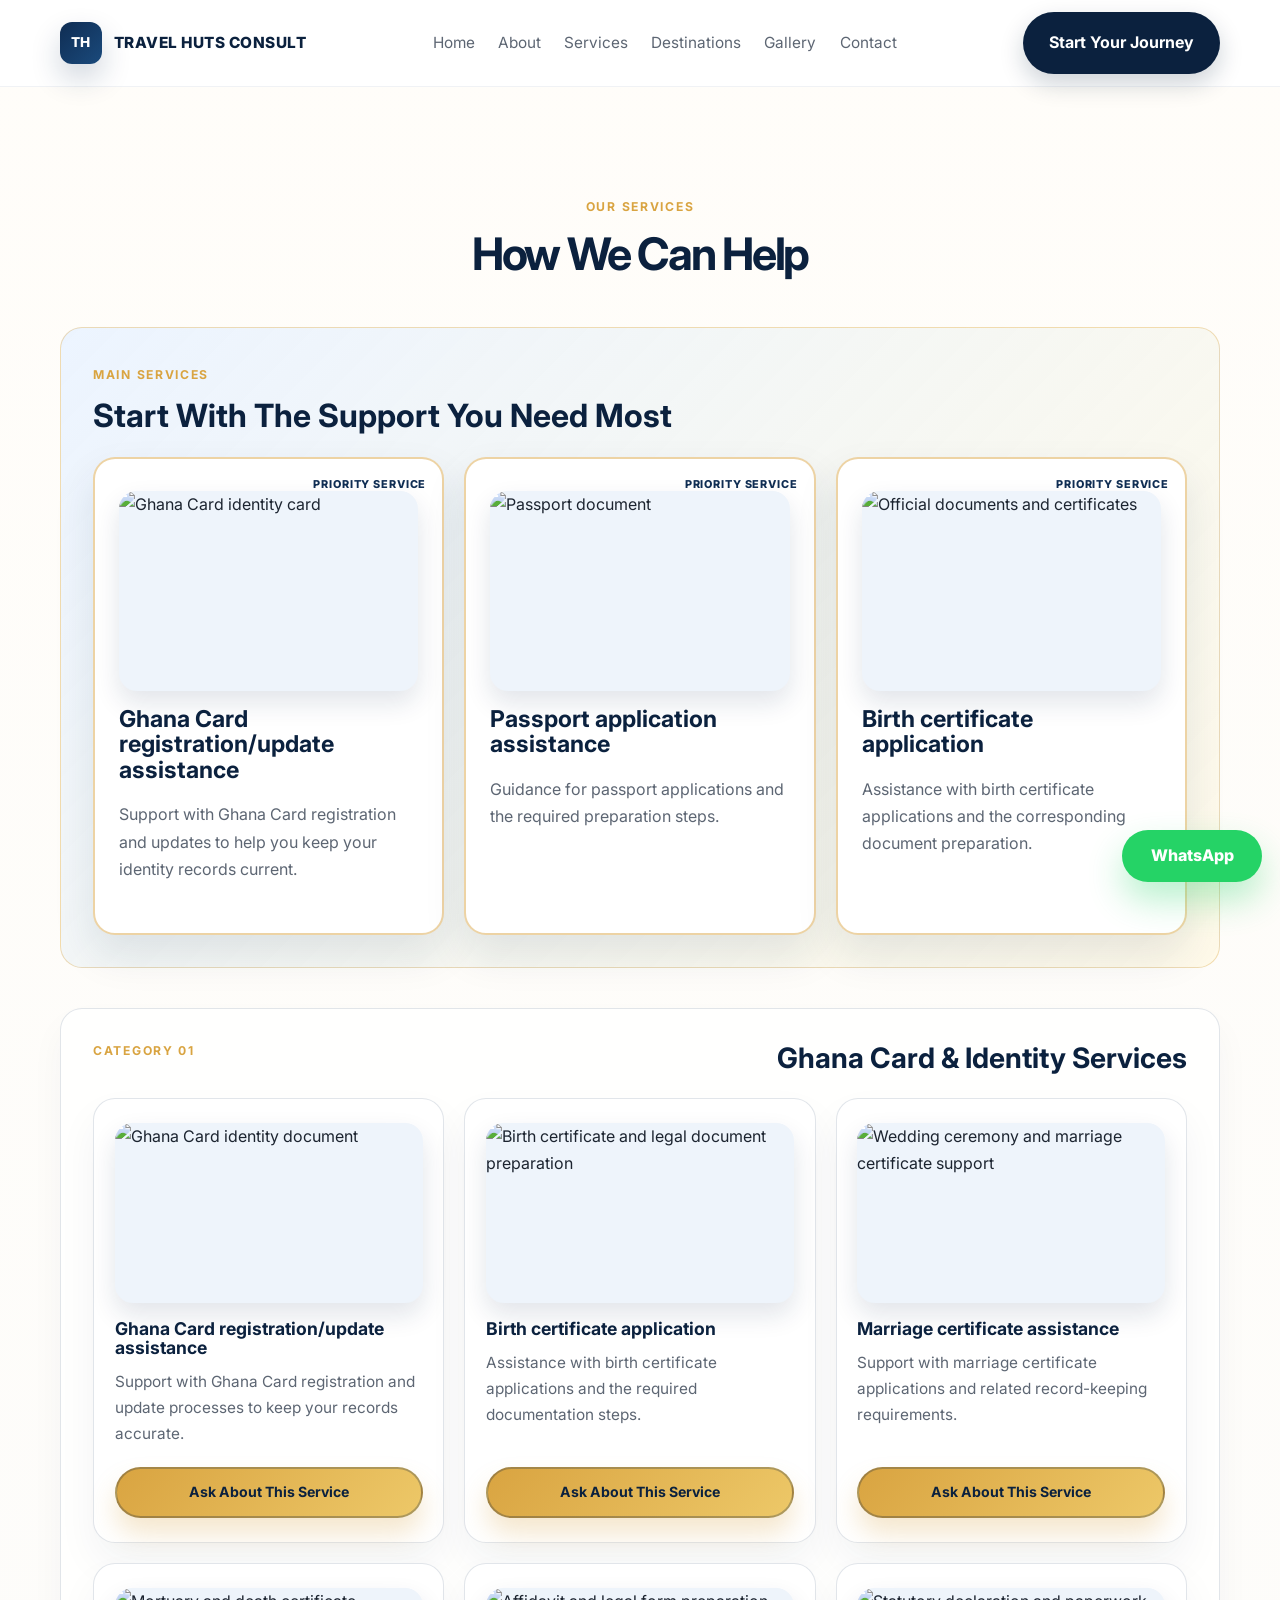
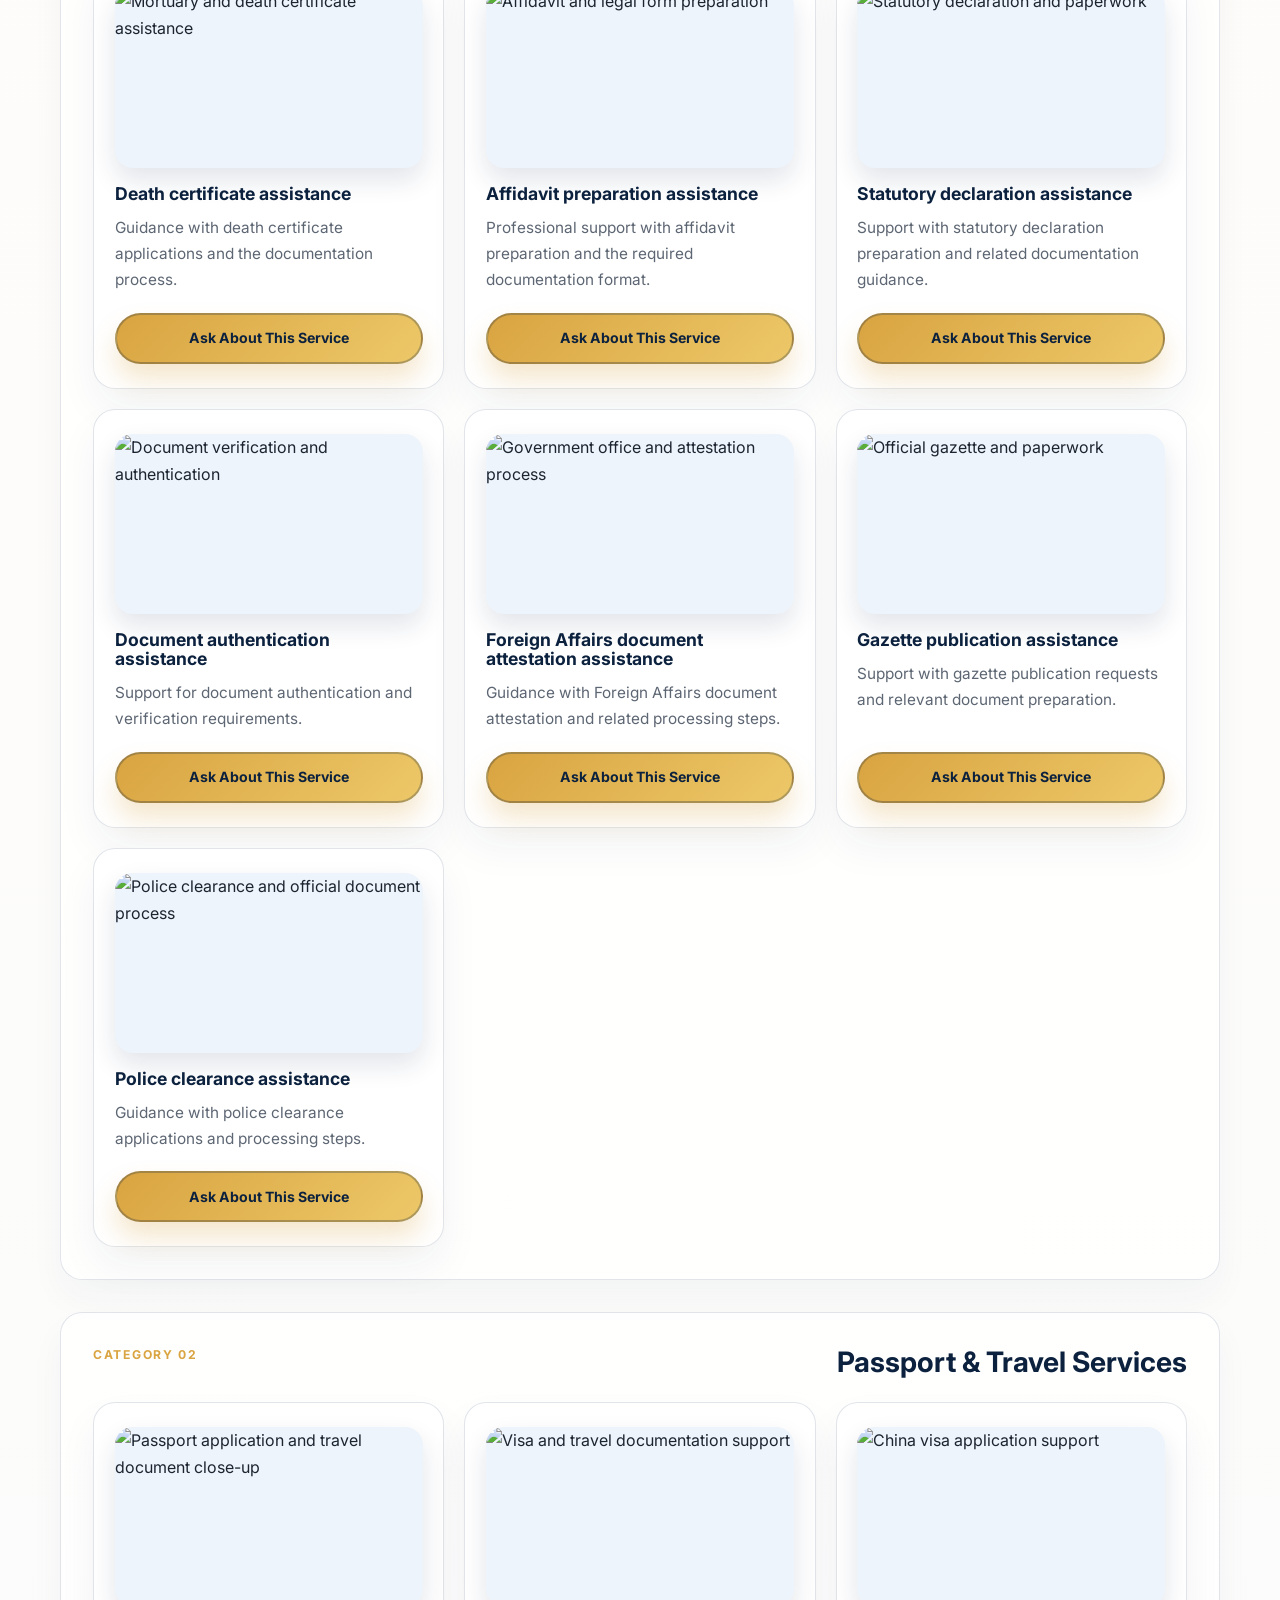
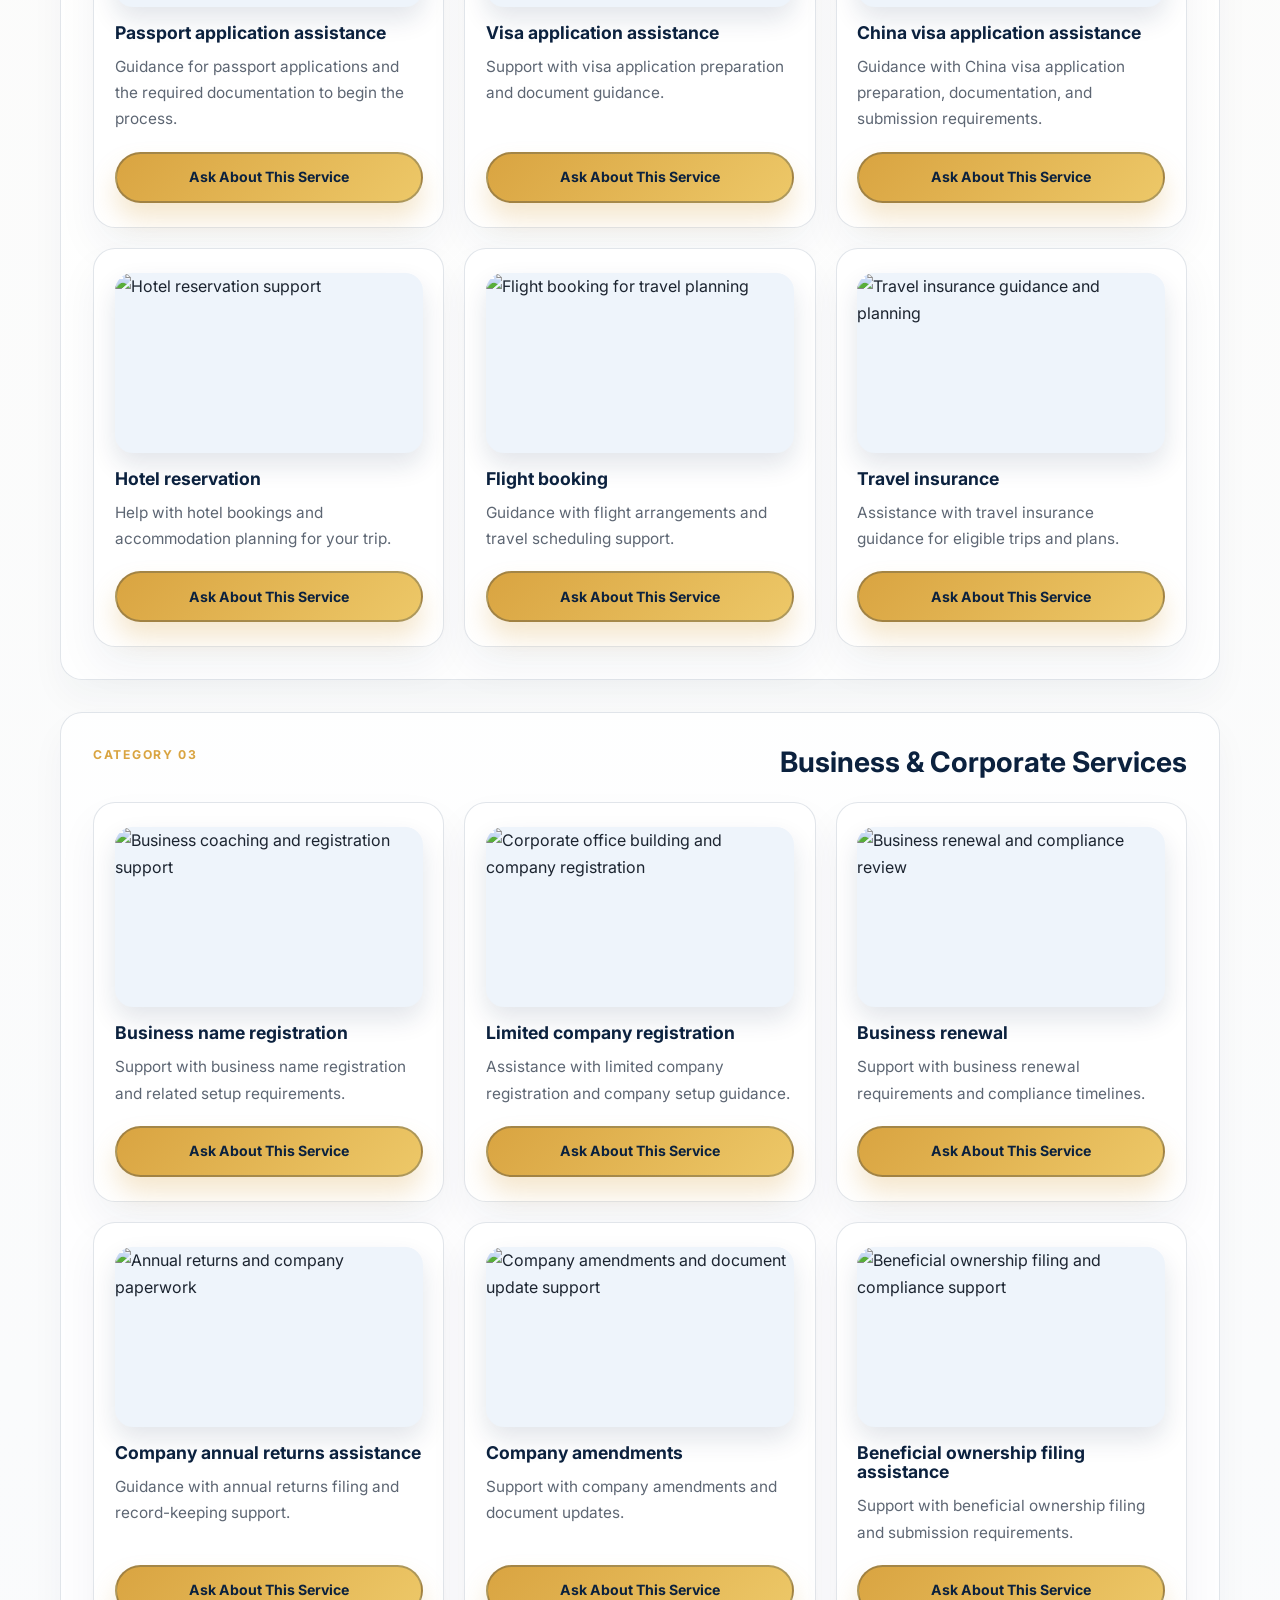
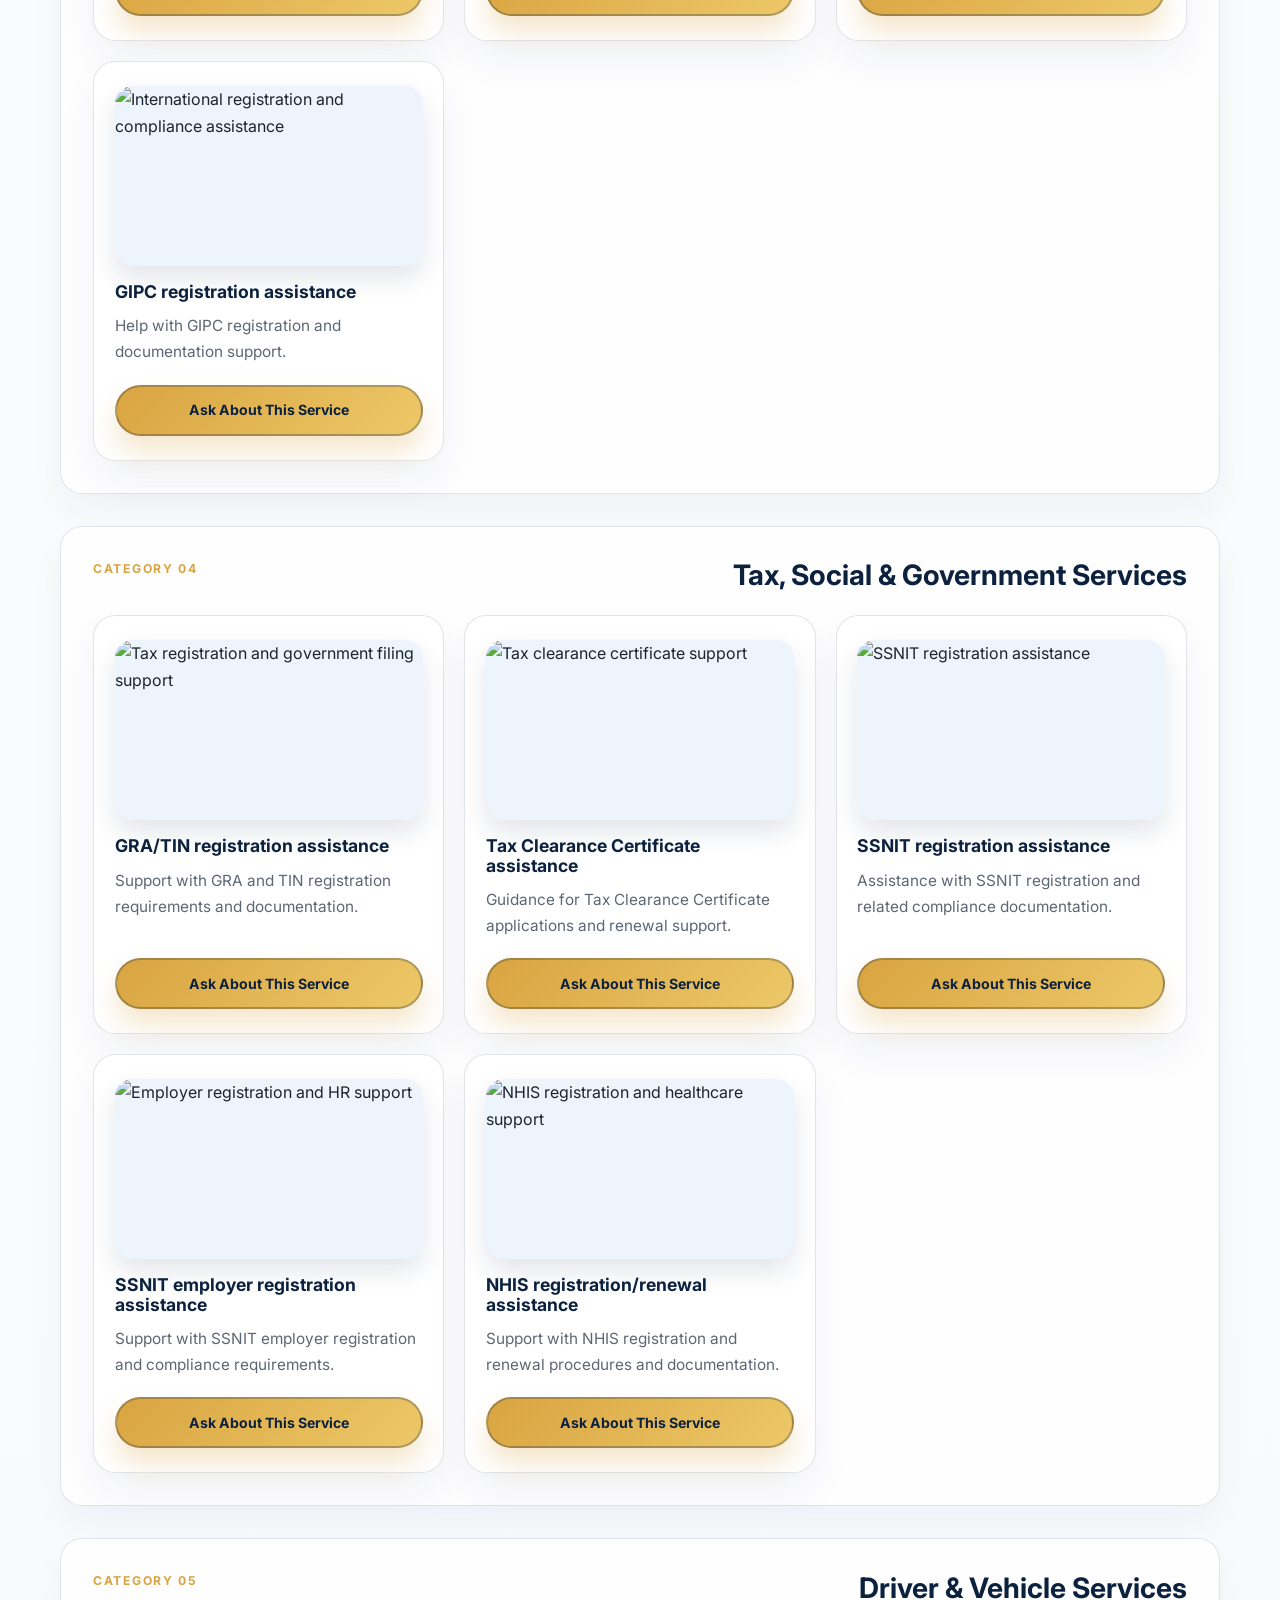
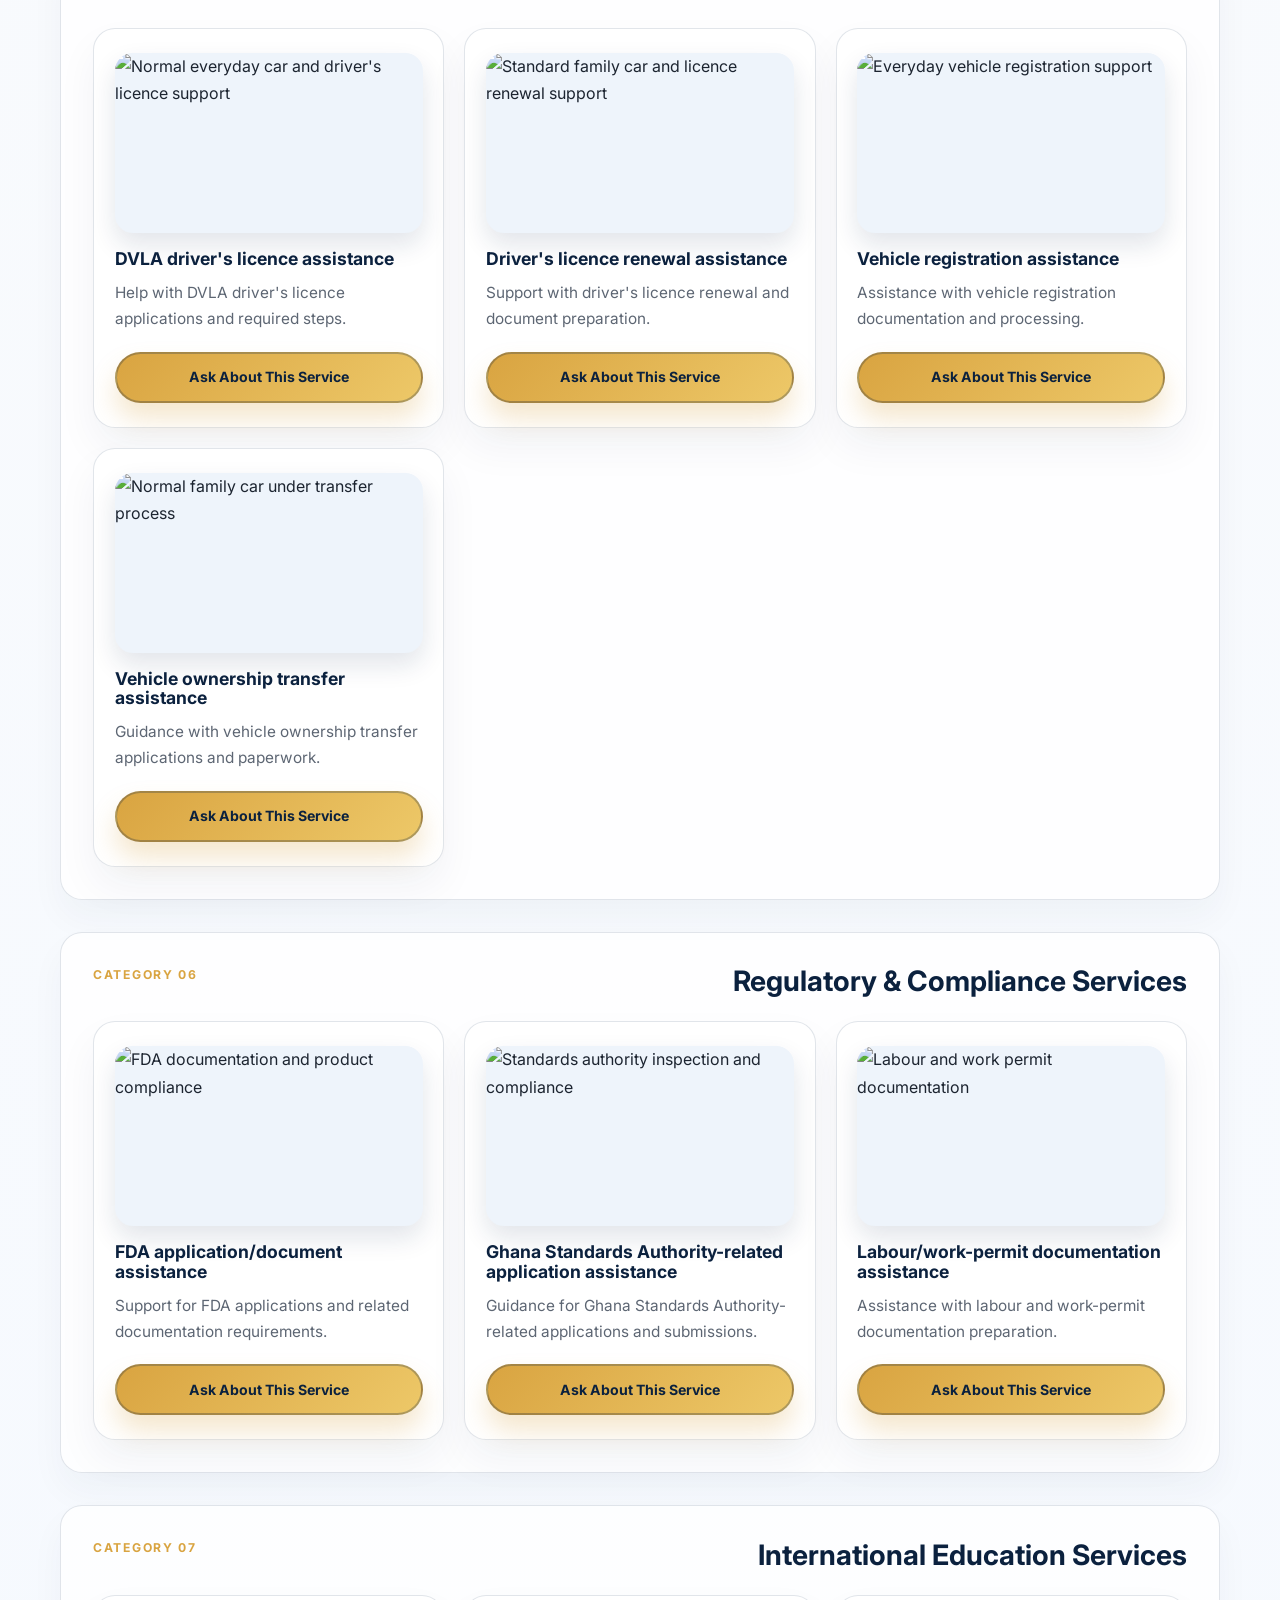
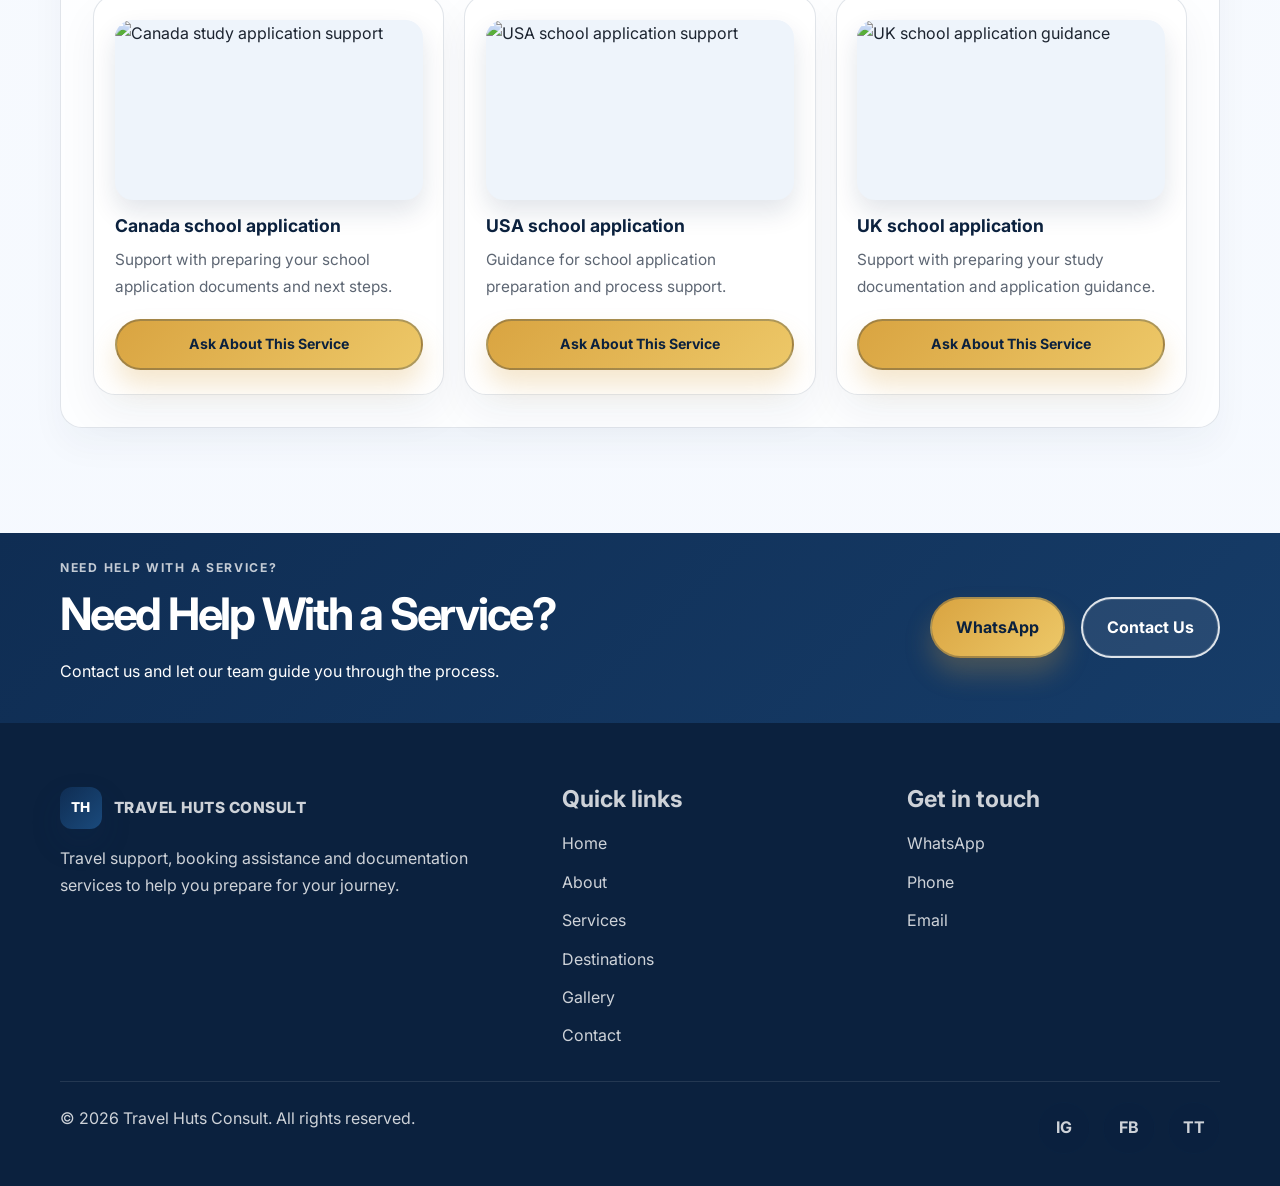
==== commit d2ede37d: "upgreaded it" ====
--- a/services.html
+++ b/services.html
@@ -60,19 +60,19 @@
 
             <div class="services-grid">
               <article class="service-card main-service-card">
-                <div class="icon-wrap">🪪</div>
+                <img class="icon-wrap service-thumb" src="https://ichef.bbci.co.uk/ace/ws/640/cpsprodpb/6b95/live/96b3d1f0-f95b-11ec-bfa6-89ae37be3a04.png.webp" alt="Ghana Card identity card" loading="lazy" />
                 <h3>Ghana Card registration/update assistance</h3>
                 <p>Support with Ghana Card registration and updates to help you keep your identity records current.</p>
               </article>
 
               <article class="service-card main-service-card">
-                <div class="icon-wrap">🛂</div>
+                <img class="icon-wrap service-thumb" src="https://prod.cdn-medias.theafricareport.com/medias/2022/02/RTS2D8RE-e1645459941840.jpg" alt="Passport document" loading="lazy" />
                 <h3>Passport application assistance</h3>
                 <p>Guidance for passport applications and the required preparation steps.</p>
               </article>
 
               <article class="service-card main-service-card">
-                <div class="icon-wrap">📄</div>
+                <img class="icon-wrap service-thumb" src="https://images.unsplash.com/photo-1455390582262-044cdead277a?auto=format&fit=crop&w=900&q=80" alt="Official documents and certificates" loading="lazy" />
                 <h3>Birth certificate application</h3>
                 <p>Assistance with birth certificate applications and the corresponding document preparation.</p>
               </article>
@@ -87,70 +87,70 @@
 
             <div class="service-category-grid">
               <article class="service-card service-item">
-                <div class="icon-wrap">🪪</div>
+                <img class="icon-wrap service-thumb" src="https://ichef.bbci.co.uk/ace/ws/640/cpsprodpb/6b95/live/96b3d1f0-f95b-11ec-bfa6-89ae37be3a04.png.webp" alt="Ghana Card identity document" loading="lazy" />
                 <h3>Ghana Card registration/update assistance</h3>
                 <p>Support with Ghana Card registration and update processes to keep your records accurate.</p>
                 <div class="service-actions"><a href="https://wa.me/233540924789?text=Hello%20Travel%20Huts%20Consult%2C%20I%20would%20like%20assistance%20with%20Ghana%20Card%20registration%20or%20update%20support." class="btn btn-primary small" target="_blank" rel="noreferrer">Ask About This Service</a></div>
               </article>
 
               <article class="service-card service-item">
-                <div class="icon-wrap">📄</div>
+                <img class="icon-wrap service-thumb" src="https://images.unsplash.com/photo-1455390582262-044cdead277a?auto=format&fit=crop&w=900&q=80" alt="Birth certificate and legal document preparation" loading="lazy" />
                 <h3>Birth certificate application</h3>
                 <p>Assistance with birth certificate applications and the required documentation steps.</p>
                 <div class="service-actions"><a href="https://wa.me/233540924789?text=Hello%20Travel%20Huts%20Consult%2C%20I%20need%20assistance%20with%20a%20birth%20certificate%20application." class="btn btn-primary small" target="_blank" rel="noreferrer">Ask About This Service</a></div>
               </article>
 
               <article class="service-card service-item">
-                <div class="icon-wrap">💍</div>
+                <img class="icon-wrap service-thumb" src="https://images.unsplash.com/photo-1520854221256-17451cc331bf?auto=format&fit=crop&w=900&q=80" alt="Wedding ceremony and marriage certificate support" loading="lazy" />
                 <h3>Marriage certificate assistance</h3>
                 <p>Support with marriage certificate applications and related record-keeping requirements.</p>
                 <div class="service-actions"><a href="https://wa.me/233540924789?text=Hello%20Travel%20Huts%20Consult%2C%20I%20need%20assistance%20with%20a%20marriage%20certificate%20application." class="btn btn-primary small" target="_blank" rel="noreferrer">Ask About This Service</a></div>
               </article>
 
               <article class="service-card service-item">
-                <div class="icon-wrap">🕊️</div>
+                <img class="icon-wrap service-thumb" src="https://cdn.ghanaweb.com/imagelib/pics/946/94633602.jpg" alt="Mortuary and death certificate assistance" loading="lazy" />
                 <h3>Death certificate assistance</h3>
                 <p>Guidance with death certificate applications and the documentation process.</p>
                 <div class="service-actions"><a href="https://wa.me/233540924789?text=Hello%20Travel%20Huts%20Consult%2C%20I%20need%20assistance%20with%20a%20death%20certificate%20application." class="btn btn-primary small" target="_blank" rel="noreferrer">Ask About This Service</a></div>
               </article>
 
               <article class="service-card service-item">
-                <div class="icon-wrap">📝</div>
+                <img class="icon-wrap service-thumb" src="https://images.unsplash.com/photo-1454165804606-c3d57bc86b40?auto=format&fit=crop&w=900&q=80" alt="Affidavit and legal form preparation" loading="lazy" />
                 <h3>Affidavit preparation assistance</h3>
                 <p>Professional support with affidavit preparation and the required documentation format.</p>
                 <div class="service-actions"><a href="https://wa.me/233540924789?text=Hello%20Travel%20Huts%20Consult%2C%20I%20need%20assistance%20with%20affidavit%20preparation." class="btn btn-primary small" target="_blank" rel="noreferrer">Ask About This Service</a></div>
               </article>
 
               <article class="service-card service-item">
-                <div class="icon-wrap">📑</div>
+                <img class="icon-wrap service-thumb" src="https://images.unsplash.com/photo-1554224155-8d04cb21cd6c?auto=format&fit=crop&w=900&q=80" alt="Statutory declaration and paperwork" loading="lazy" />
                 <h3>Statutory declaration assistance</h3>
                 <p>Support with statutory declaration preparation and related documentation guidance.</p>
                 <div class="service-actions"><a href="https://wa.me/233540924789?text=Hello%20Travel%20Huts%20Consult%2C%20I%20need%20assistance%20with%20a%20statutory%20declaration." class="btn btn-primary small" target="_blank" rel="noreferrer">Ask About This Service</a></div>
               </article>
 
               <article class="service-card service-item">
-                <div class="icon-wrap">✅</div>
+                <img class="icon-wrap service-thumb" src="https://images.unsplash.com/photo-1589829545856-d10d557cf95f?auto=format&fit=crop&w=900&q=80" alt="Document verification and authentication" loading="lazy" />
                 <h3>Document authentication assistance</h3>
                 <p>Support for document authentication and verification requirements.</p>
                 <div class="service-actions"><a href="https://wa.me/233540924789?text=Hello%20Travel%20Huts%20Consult%2C%20I%20need%20assistance%20with%20document%20authentication." class="btn btn-primary small" target="_blank" rel="noreferrer">Ask About This Service</a></div>
               </article>
 
               <article class="service-card service-item">
-                <div class="icon-wrap">🌍</div>
+                <img class="icon-wrap service-thumb" src="https://images.unsplash.com/photo-1524995997946-a1c2e315a42f?auto=format&fit=crop&w=900&q=80" alt="Government office and attestation process" loading="lazy" />
                 <h3>Foreign Affairs document attestation assistance</h3>
                 <p>Guidance with Foreign Affairs document attestation and related processing steps.</p>
                 <div class="service-actions"><a href="https://wa.me/233540924789?text=Hello%20Travel%20Huts%20Consult%2C%20I%20need%20assistance%20with%20Foreign%20Affairs%20document%20attestation." class="btn btn-primary small" target="_blank" rel="noreferrer">Ask About This Service</a></div>
               </article>
 
               <article class="service-card service-item">
-                <div class="icon-wrap">📜</div>
+                <img class="icon-wrap service-thumb" src="https://encrypted-tbn0.gstatic.com/images?q=tbn:ANd9GcS-oDSz1t2QmmTqC6CkN-2rLqZkGaImJqxh16vGZK8f1g&s=10" alt="Official gazette and paperwork" loading="lazy" />
                 <h3>Gazette publication assistance</h3>
                 <p>Support with gazette publication requests and relevant document preparation.</p>
                 <div class="service-actions"><a href="https://wa.me/233540924789?text=Hello%20Travel%20Huts%20Consult%2C%20I%20need%20assistance%20with%20gazette%20publication." class="btn btn-primary small" target="_blank" rel="noreferrer">Ask About This Service</a></div>
               </article>
 
               <article class="service-card service-item">
-                <div class="icon-wrap">🛡️</div>
+                <img class="icon-wrap service-thumb" src="https://images.unsplash.com/photo-1573497019940-1c28c88b4f3e?auto=format&fit=crop&w=900&q=80" alt="Police clearance and official document process" loading="lazy" />
                 <h3>Police clearance assistance</h3>
                 <p>Guidance with police clearance applications and processing steps.</p>
                 <div class="service-actions"><a href="https://wa.me/233540924789?text=Hello%20Travel%20Huts%20Consult%2C%20I%20need%20assistance%20with%20a%20police%20clearance%20application." class="btn btn-primary small" target="_blank" rel="noreferrer">Ask About This Service</a></div>
@@ -166,35 +166,42 @@
 
             <div class="service-category-grid">
               <article class="service-card service-item">
-                <div class="icon-wrap">🛂</div>
+                <img class="icon-wrap service-thumb" src="https://prod.cdn-medias.theafricareport.com/medias/2022/02/RTS2D8RE-e1645459941840.jpg" alt="Passport application and travel document close-up" loading="lazy" />
                 <h3>Passport application assistance</h3>
                 <p>Guidance for passport applications and the required documentation to begin the process.</p>
                 <div class="service-actions"><a href="https://wa.me/233540924789?text=Hello%20Travel%20Huts%20Consult%2C%20I%20need%20assistance%20with%20passport%20application%20support." class="btn btn-primary small" target="_blank" rel="noreferrer">Ask About This Service</a></div>
               </article>
 
               <article class="service-card service-item">
-                <div class="icon-wrap">📄</div>
+                <img class="icon-wrap service-thumb" src="https://images.unsplash.com/photo-1521791136064-7986c2920216?auto=format&fit=crop&w=900&q=80" alt="Visa and travel documentation support" loading="lazy" />
                 <h3>Visa application assistance</h3>
                 <p>Support with visa application preparation and document guidance.</p>
                 <div class="service-actions"><a href="https://wa.me/233540924789?text=Hello%20Travel%20Huts%20Consult%2C%20I%20need%20assistance%20with%20visa%20application%20support." class="btn btn-primary small" target="_blank" rel="noreferrer">Ask About This Service</a></div>
               </article>
 
               <article class="service-card service-item">
-                <div class="icon-wrap">🏨</div>
+                <img class="icon-wrap service-thumb" src="https://encrypted-tbn0.gstatic.com/images?q=tbn:ANd9GcRWA2LBoYIY5_l4QIfsChePdHgK9-yRwD6hDjofDBkwpw&s=10" alt="China visa application support" loading="lazy" />
+                <h3>China visa application assistance</h3>
+                <p>Guidance with China visa application preparation, documentation, and submission requirements.</p>
+                <div class="service-actions"><a href="https://wa.me/233540924789?text=Hello%20Travel%20Huts%20Consult%2C%20I%20need%20assistance%20with%20a%20China%20visa%20application." class="btn btn-primary small" target="_blank" rel="noreferrer">Ask About This Service</a></div>
+              </article>
+
+              <article class="service-card service-item">
+                <img class="icon-wrap service-thumb" src="https://images.unsplash.com/photo-1566073771259-6a8506099945?auto=format&fit=crop&w=900&q=80" alt="Hotel reservation support" loading="lazy" />
                 <h3>Hotel reservation</h3>
                 <p>Help with hotel bookings and accommodation planning for your trip.</p>
                 <div class="service-actions"><a href="https://wa.me/233540924789?text=Hello%20Travel%20Huts%20Consult%2C%20I%20need%20assistance%20with%20hotel%20reservation%20support." class="btn btn-primary small" target="_blank" rel="noreferrer">Ask About This Service</a></div>
               </article>
 
               <article class="service-card service-item">
-                <div class="icon-wrap">✈️</div>
+                <img class="icon-wrap service-thumb" src="https://images.unsplash.com/photo-1436491865332-7a61a109cc05?auto=format&fit=crop&w=900&q=80" alt="Flight booking for travel planning" loading="lazy" />
                 <h3>Flight booking</h3>
                 <p>Guidance with flight arrangements and travel scheduling support.</p>
                 <div class="service-actions"><a href="https://wa.me/233540924789?text=Hello%20Travel%20Huts%20Consult%2C%20I%20need%20assistance%20with%20flight%20booking%20support." class="btn btn-primary small" target="_blank" rel="noreferrer">Ask About This Service</a></div>
               </article>
 
               <article class="service-card service-item">
-                <div class="icon-wrap">🛡️</div>
+                <img class="icon-wrap service-thumb" src="https://images.unsplash.com/photo-1527631746610-bca00a040d60?auto=format&fit=crop&w=900&q=80" alt="Travel insurance guidance and planning" loading="lazy" />
                 <h3>Travel insurance</h3>
                 <p>Assistance with travel insurance guidance for eligible trips and plans.</p>
                 <div class="service-actions"><a href="https://wa.me/233540924789?text=Hello%20Travel%20Huts%20Consult%2C%20I%20need%20assistance%20with%20travel%20insurance%20guidance." class="btn btn-primary small" target="_blank" rel="noreferrer">Ask About This Service</a></div>
@@ -210,49 +217,49 @@
 
             <div class="service-category-grid">
               <article class="service-card service-item">
-                <div class="icon-wrap">🏢</div>
+                <img class="icon-wrap service-thumb" src="https://tenfoldcoaching.com.au/wp-content/uploads/2022/11/2022-LD-coaching-WEB-Colour-min.jpg.webp" alt="Business coaching and registration support" loading="lazy" />
                 <h3>Business name registration</h3>
                 <p>Support with business name registration and related setup requirements.</p>
                 <div class="service-actions"><a href="https://wa.me/233540924789?text=Hello%20Travel%20Huts%20Consult%2C%20I%20need%20assistance%20with%20business%20name%20registration." class="btn btn-primary small" target="_blank" rel="noreferrer">Ask About This Service</a></div>
               </article>
 
               <article class="service-card service-item">
-                <div class="icon-wrap">🏬</div>
+                <img class="icon-wrap service-thumb" src="https://images.unsplash.com/photo-1486406146926-c627a92ad1ab?auto=format&fit=crop&w=900&q=80" alt="Corporate office building and company registration" loading="lazy" />
                 <h3>Limited company registration</h3>
                 <p>Assistance with limited company registration and company setup guidance.</p>
                 <div class="service-actions"><a href="https://wa.me/233540924789?text=Hello%20Travel%20Huts%20Consult%2C%20I%20need%20assistance%20with%20limited%20company%20registration." class="btn btn-primary small" target="_blank" rel="noreferrer">Ask About This Service</a></div>
               </article>
 
               <article class="service-card service-item">
-                <div class="icon-wrap">🔄</div>
+                <img class="icon-wrap service-thumb" src="https://images.unsplash.com/photo-1552664730-d307ca884978?auto=format&fit=crop&w=900&q=80" alt="Business renewal and compliance review" loading="lazy" />
                 <h3>Business renewal</h3>
                 <p>Support with business renewal requirements and compliance timelines.</p>
                 <div class="service-actions"><a href="https://wa.me/233540924789?text=Hello%20Travel%20Huts%20Consult%2C%20I%20need%20assistance%20with%20business%20renewal." class="btn btn-primary small" target="_blank" rel="noreferrer">Ask About This Service</a></div>
               </article>
 
               <article class="service-card service-item">
-                <div class="icon-wrap">📘</div>
+                <img class="icon-wrap service-thumb" src="https://images.unsplash.com/photo-1554224155-8d04cb21cd6c?auto=format&fit=crop&w=900&q=80" alt="Annual returns and company paperwork" loading="lazy" />
                 <h3>Company annual returns assistance</h3>
                 <p>Guidance with annual returns filing and record-keeping support.</p>
                 <div class="service-actions"><a href="https://wa.me/233540924789?text=Hello%20Travel%20Huts%20Consult%2C%20I%20need%20assistance%20with%20company%20annual%20returns." class="btn btn-primary small" target="_blank" rel="noreferrer">Ask About This Service</a></div>
               </article>
 
               <article class="service-card service-item">
-                <div class="icon-wrap">🛠️</div>
+                <img class="icon-wrap service-thumb" src="https://images.unsplash.com/photo-1454165804606-c3d57bc86b40?auto=format&fit=crop&w=900&q=80" alt="Company amendments and document update support" loading="lazy" />
                 <h3>Company amendments</h3>
                 <p>Support with company amendments and document updates.</p>
                 <div class="service-actions"><a href="https://wa.me/233540924789?text=Hello%20Travel%20Huts%20Consult%2C%20I%20need%20assistance%20with%20company%20amendments." class="btn btn-primary small" target="_blank" rel="noreferrer">Ask About This Service</a></div>
               </article>
 
               <article class="service-card service-item">
-                <div class="icon-wrap">📋</div>
+                <img class="icon-wrap service-thumb" src="https://images.unsplash.com/photo-1553877522-43269d4ea984?auto=format&fit=crop&w=900&q=80" alt="Beneficial ownership filing and compliance support" loading="lazy" />
                 <h3>Beneficial ownership filing assistance</h3>
                 <p>Support with beneficial ownership filing and submission requirements.</p>
                 <div class="service-actions"><a href="https://wa.me/233540924789?text=Hello%20Travel%20Huts%20Consult%2C%20I%20need%20assistance%20with%20beneficial%20ownership%20filing." class="btn btn-primary small" target="_blank" rel="noreferrer">Ask About This Service</a></div>
               </article>
 
               <article class="service-card service-item">
-                <div class="icon-wrap">📦</div>
+                <img class="icon-wrap service-thumb" src="https://images.unsplash.com/photo-1516321318423-f06f85e504b3?auto=format&fit=crop&w=900&q=80" alt="International registration and compliance assistance" loading="lazy" />
                 <h3>GIPC registration assistance</h3>
                 <p>Help with GIPC registration and documentation support.</p>
                 <div class="service-actions"><a href="https://wa.me/233540924789?text=Hello%20Travel%20Huts%20Consult%2C%20I%20need%20assistance%20with%20GIPC%20registration." class="btn btn-primary small" target="_blank" rel="noreferrer">Ask About This Service</a></div>
@@ -268,35 +275,35 @@
 
             <div class="service-category-grid">
               <article class="service-card service-item">
-                <div class="icon-wrap">💼</div>
+                <img class="icon-wrap service-thumb" src="https://encrypted-tbn0.gstatic.com/images?q=tbn:ANd9GcQAAwCakLIHKXixwdDq0CzE24Td6UovrulrQQimPYEN9w&s=10" alt="Tax registration and government filing support" loading="lazy" />
                 <h3>GRA/TIN registration assistance</h3>
                 <p>Support with GRA and TIN registration requirements and documentation.</p>
                 <div class="service-actions"><a href="https://wa.me/233540924789?text=Hello%20Travel%20Huts%20Consult%2C%20I%20need%20assistance%20with%20GRA%20or%20TIN%20registration." class="btn btn-primary small" target="_blank" rel="noreferrer">Ask About This Service</a></div>
               </article>
 
               <article class="service-card service-item">
-                <div class="icon-wrap">📊</div>
+                <img class="icon-wrap service-thumb" src="https://encrypted-tbn0.gstatic.com/images?q=tbn:ANd9GcTr98WySKp5A1TXS_uoihrpTSDzOqlDDVBJ7_LZZ3HSjA&s=10" alt="Tax clearance certificate support" loading="lazy" />
                 <h3>Tax Clearance Certificate assistance</h3>
                 <p>Guidance for Tax Clearance Certificate applications and renewal support.</p>
                 <div class="service-actions"><a href="https://wa.me/233540924789?text=Hello%20Travel%20Huts%20Consult%2C%20I%20need%20assistance%20with%20a%20Tax%20Clearance%20Certificate." class="btn btn-primary small" target="_blank" rel="noreferrer">Ask About This Service</a></div>
               </article>
 
               <article class="service-card service-item">
-                <div class="icon-wrap">🏛️</div>
+                <img class="icon-wrap service-thumb" src="https://images.unsplash.com/photo-1573497019940-1c28c88b4f3e?auto=format&fit=crop&w=900&q=80" alt="SSNIT registration assistance" loading="lazy" />
                 <h3>SSNIT registration assistance</h3>
                 <p>Assistance with SSNIT registration and related compliance documentation.</p>
                 <div class="service-actions"><a href="https://wa.me/233540924789?text=Hello%20Travel%20Huts%20Consult%2C%20I%20need%20assistance%20with%20SSNIT%20registration." class="btn btn-primary small" target="_blank" rel="noreferrer">Ask About This Service</a></div>
               </article>
 
               <article class="service-card service-item">
-                <div class="icon-wrap">👔</div>
+                <img class="icon-wrap service-thumb" src="https://images.unsplash.com/photo-1556740749-887f6717d7e4?auto=format&fit=crop&w=900&q=80" alt="Employer registration and HR support" loading="lazy" />
                 <h3>SSNIT employer registration assistance</h3>
                 <p>Support with SSNIT employer registration and compliance requirements.</p>
                 <div class="service-actions"><a href="https://wa.me/233540924789?text=Hello%20Travel%20Huts%20Consult%2C%20I%20need%20assistance%20with%20SSNIT%20employer%20registration." class="btn btn-primary small" target="_blank" rel="noreferrer">Ask About This Service</a></div>
               </article>
 
               <article class="service-card service-item">
-                <div class="icon-wrap">🏥</div>
+                <img class="icon-wrap service-thumb" src="https://images.unsplash.com/photo-1576091160550-2173dba999ef?auto=format&fit=crop&w=900&q=80" alt="NHIS registration and healthcare support" loading="lazy" />
                 <h3>NHIS registration/renewal assistance</h3>
                 <p>Support with NHIS registration and renewal procedures and documentation.</p>
                 <div class="service-actions"><a href="https://wa.me/233540924789?text=Hello%20Travel%20Huts%20Consult%2C%20I%20need%20assistance%20with%20NHIS%20registration%20or%20renewal." class="btn btn-primary small" target="_blank" rel="noreferrer">Ask About This Service</a></div>
@@ -312,28 +319,28 @@
 
             <div class="service-category-grid">
               <article class="service-card service-item">
-                <div class="icon-wrap">🚗</div>
+                <img class="icon-wrap service-thumb" src="https://images.unsplash.com/photo-1549317661-bd32c8ce0db2?auto=format&fit=crop&w=900&q=80" alt="Normal everyday car and driver's licence support" loading="lazy" />
                 <h3>DVLA driver's licence assistance</h3>
                 <p>Help with DVLA driver's licence applications and required steps.</p>
                 <div class="service-actions"><a href="https://wa.me/233540924789?text=Hello%20Travel%20Huts%20Consult%2C%20I%20need%20assistance%20with%20a%20DVLA%20driver%27s%20licence%20application." class="btn btn-primary small" target="_blank" rel="noreferrer">Ask About This Service</a></div>
               </article>
 
               <article class="service-card service-item">
-                <div class="icon-wrap">🚘</div>
+                <img class="icon-wrap service-thumb" src="https://encrypted-tbn0.gstatic.com/images?q=tbn:ANd9GcRfxq7hDOJmrJ1MGGeR72csDbMJoEk3eTsg-91oD9-69A&s=10" alt="Standard family car and licence renewal support" loading="lazy" />
                 <h3>Driver's licence renewal assistance</h3>
                 <p>Support with driver's licence renewal and document preparation.</p>
                 <div class="service-actions"><a href="https://wa.me/233540924789?text=Hello%20Travel%20Huts%20Consult%2C%20I%20need%20assistance%20with%20driver%27s%20licence%20renewal." class="btn btn-primary small" target="_blank" rel="noreferrer">Ask About This Service</a></div>
               </article>
 
               <article class="service-card service-item">
-                <div class="icon-wrap">🚙</div>
+                <img class="icon-wrap service-thumb" src="https://encrypted-tbn0.gstatic.com/images?q=tbn:ANd9GcS5233EEuXHCFCm3kzvmd2-e1VknfbEAp4SJjtd85Yj&s=10" alt="Everyday vehicle registration support" loading="lazy" />
                 <h3>Vehicle registration assistance</h3>
                 <p>Assistance with vehicle registration documentation and processing.</p>
                 <div class="service-actions"><a href="https://wa.me/233540924789?text=Hello%20Travel%20Huts%20Consult%2C%20I%20need%20assistance%20with%20vehicle%20registration." class="btn btn-primary small" target="_blank" rel="noreferrer">Ask About This Service</a></div>
               </article>
 
               <article class="service-card service-item">
-                <div class="icon-wrap">🔁</div>
+                <img class="icon-wrap service-thumb" src="https://encrypted-tbn0.gstatic.com/images?q=tbn:ANd9GcSxrZ1rINKC9ZMoRGoHlFeORlbYQ-LBx_RwRL1rFJ_i2w&s=10" alt="Normal family car under transfer process" loading="lazy" />
                 <h3>Vehicle ownership transfer assistance</h3>
                 <p>Guidance with vehicle ownership transfer applications and paperwork.</p>
                 <div class="service-actions"><a href="https://wa.me/233540924789?text=Hello%20Travel%20Huts%20Consult%2C%20I%20need%20assistance%20with%20vehicle%20ownership%20transfer." class="btn btn-primary small" target="_blank" rel="noreferrer">Ask About This Service</a></div>
@@ -349,21 +356,21 @@
 
             <div class="service-category-grid">
               <article class="service-card service-item">
-                <div class="icon-wrap">🧪</div>
+                <img class="icon-wrap service-thumb" src="https://encrypted-tbn0.gstatic.com/images?q=tbn:ANd9GcRO68X-OBUlb5oacHBAYfom0itvHeSFg9DPVjrtEbmnxw&s=10" alt="FDA documentation and product compliance" loading="lazy" />
                 <h3>FDA application/document assistance</h3>
                 <p>Support for FDA applications and related documentation requirements.</p>
                 <div class="service-actions"><a href="https://wa.me/233540924789?text=Hello%20Travel%20Huts%20Consult%2C%20I%20need%20assistance%20with%20FDA%20application%20or%20documentation." class="btn btn-primary small" target="_blank" rel="noreferrer">Ask About This Service</a></div>
               </article>
 
               <article class="service-card service-item">
-                <div class="icon-wrap">📐</div>
+                <img class="icon-wrap service-thumb" src="https://images.unsplash.com/photo-1520607162513-77705c0f0d4a?auto=format&fit=crop&w=900&q=80" alt="Standards authority inspection and compliance" loading="lazy" />
                 <h3>Ghana Standards Authority-related application assistance</h3>
                 <p>Guidance for Ghana Standards Authority-related applications and submissions.</p>
                 <div class="service-actions"><a href="https://wa.me/233540924789?text=Hello%20Travel%20Huts%20Consult%2C%20I%20need%20assistance%20with%20Ghana%20Standards%20Authority%20applications." class="btn btn-primary small" target="_blank" rel="noreferrer">Ask About This Service</a></div>
               </article>
 
               <article class="service-card service-item">
-                <div class="icon-wrap">🧾</div>
+                <img class="icon-wrap service-thumb" src="https://images.unsplash.com/photo-1554224155-8d04cb21cd6c?auto=format&fit=crop&w=900&q=80" alt="Labour and work permit documentation" loading="lazy" />
                 <h3>Labour/work-permit documentation assistance</h3>
                 <p>Assistance with labour and work-permit documentation preparation.</p>
                 <div class="service-actions"><a href="https://wa.me/233540924789?text=Hello%20Travel%20Huts%20Consult%2C%20I%20need%20assistance%20with%20labour%20or%20work-permit%20documentation." class="btn btn-primary small" target="_blank" rel="noreferrer">Ask About This Service</a></div>
@@ -379,21 +386,21 @@
 
             <div class="service-category-grid">
               <article class="service-card service-item">
-                <div class="icon-wrap">🎓</div>
+                <img class="icon-wrap service-thumb" src="[data-uri]" alt="Canada study application support" loading="lazy" />
                 <h3>Canada school application</h3>
                 <p>Support with preparing your school application documents and next steps.</p>
                 <div class="service-actions"><a href="https://wa.me/233540924789?text=Hello%20Travel%20Huts%20Consult%2C%20I%20need%20assistance%20with%20a%20Canada%20school%20application." class="btn btn-primary small" target="_blank" rel="noreferrer">Ask About This Service</a></div>
               </article>
 
               <article class="service-card service-item">
-                <div class="icon-wrap">🎓</div>
+                <img class="icon-wrap service-thumb" src="https://images.unsplash.com/photo-1541339907198-e08756dedf3f?auto=format&fit=crop&w=900&q=80" alt="USA school application support" loading="lazy" />
                 <h3>USA school application</h3>
                 <p>Guidance for school application preparation and process support.</p>
                 <div class="service-actions"><a href="https://wa.me/233540924789?text=Hello%20Travel%20Huts%20Consult%2C%20I%20need%20assistance%20with%20a%20USA%20school%20application." class="btn btn-primary small" target="_blank" rel="noreferrer">Ask About This Service</a></div>
               </article>
 
               <article class="service-card service-item">
-                <div class="icon-wrap">🎓</div>
+                <img class="icon-wrap service-thumb" src="https://encrypted-tbn0.gstatic.com/images?q=tbn:ANd9GcT93Af4JOzPBjjCxXdbsAOH4IJUxUOnQe9QkU3CS3DE2Q&s=10" alt="UK school application guidance" loading="lazy" />
                 <h3>UK school application</h3>
                 <p>Support with preparing your study documentation and application guidance.</p>
                 <div class="service-actions"><a href="https://wa.me/233540924789?text=Hello%20Travel%20Huts%20Consult%2C%20I%20need%20assistance%20with%20a%20UK%20school%20application." class="btn btn-primary small" target="_blank" rel="noreferrer">Ask About This Service</a></div>
@@ -416,6 +423,14 @@
           </div>
         </div>
       </section>
+
+      <script>
+        const canadaSchoolCard = [...document.querySelectorAll('.service-item')]
+          .find((card) => card.querySelector('h3')?.textContent.trim() === 'Canada school application');
+        if (canadaSchoolCard) {
+          canadaSchoolCard.querySelector('.service-thumb').src = 'https://encrypted-tbn0.gstatic.com/images?q=tbn:ANd9GcT8jFn1RknsT1B4PPXwzZStdH9sBNnQpKRb_3hagE5A7w&s=10';
+        }
+      </script>
     </main>
 
     <footer class="site-footer">
--- a/styles.css
+++ b/styles.css
@@ -141,6 +141,11 @@
   box-shadow: inset 0 0 0 1px rgba(255, 255, 255, 0.12);
 }
 
+.package-card .view-package {
+  border: 2px solid #b9d7f5;
+  color: #b9d7f5;
+}
+
 .btn.small {
   padding: 0.72rem 1.1rem;
   font-size: 0.88rem;
@@ -472,9 +477,11 @@
   max-width: 15rem;
 }
 
-.main-service-card .icon-wrap {
-  background: linear-gradient(135deg, var(--primary), #1f5d90);
-  color: var(--white);
+.main-service-card .icon-wrap,
+.main-service-card .service-thumb {
+  height: 200px;
+  border-radius: 18px;
+  background: #eef4fb;
 }
 
 .service-card:hover,
@@ -554,15 +561,24 @@
 }
 
 .icon-wrap {
-  display: inline-flex;
-  align-items: center;
-  justify-content: center;
-  width: 62px;
-  height: 62px;
+  display: block;
+  width: 100%;
+  height: 180px;
+  object-fit: cover;
   border-radius: 18px;
-  background: linear-gradient(135deg, rgba(15, 45, 83, 0.1), rgba(217, 164, 65, 0.2));
-  font-size: 1.8rem;
   margin-bottom: 1rem;
+  box-shadow: 0 12px 26px rgba(15, 45, 83, 0.12);
+  background: #eef4fb;
+}
+
+.service-thumb {
+  display: block;
+  width: 100%;
+  height: 180px;
+  object-fit: cover;
+  border-radius: 18px;
+  margin-bottom: 1rem;
+  box-shadow: 0 12px 26px rgba(15, 45, 83, 0.12);
 }
 
 .destinations {
